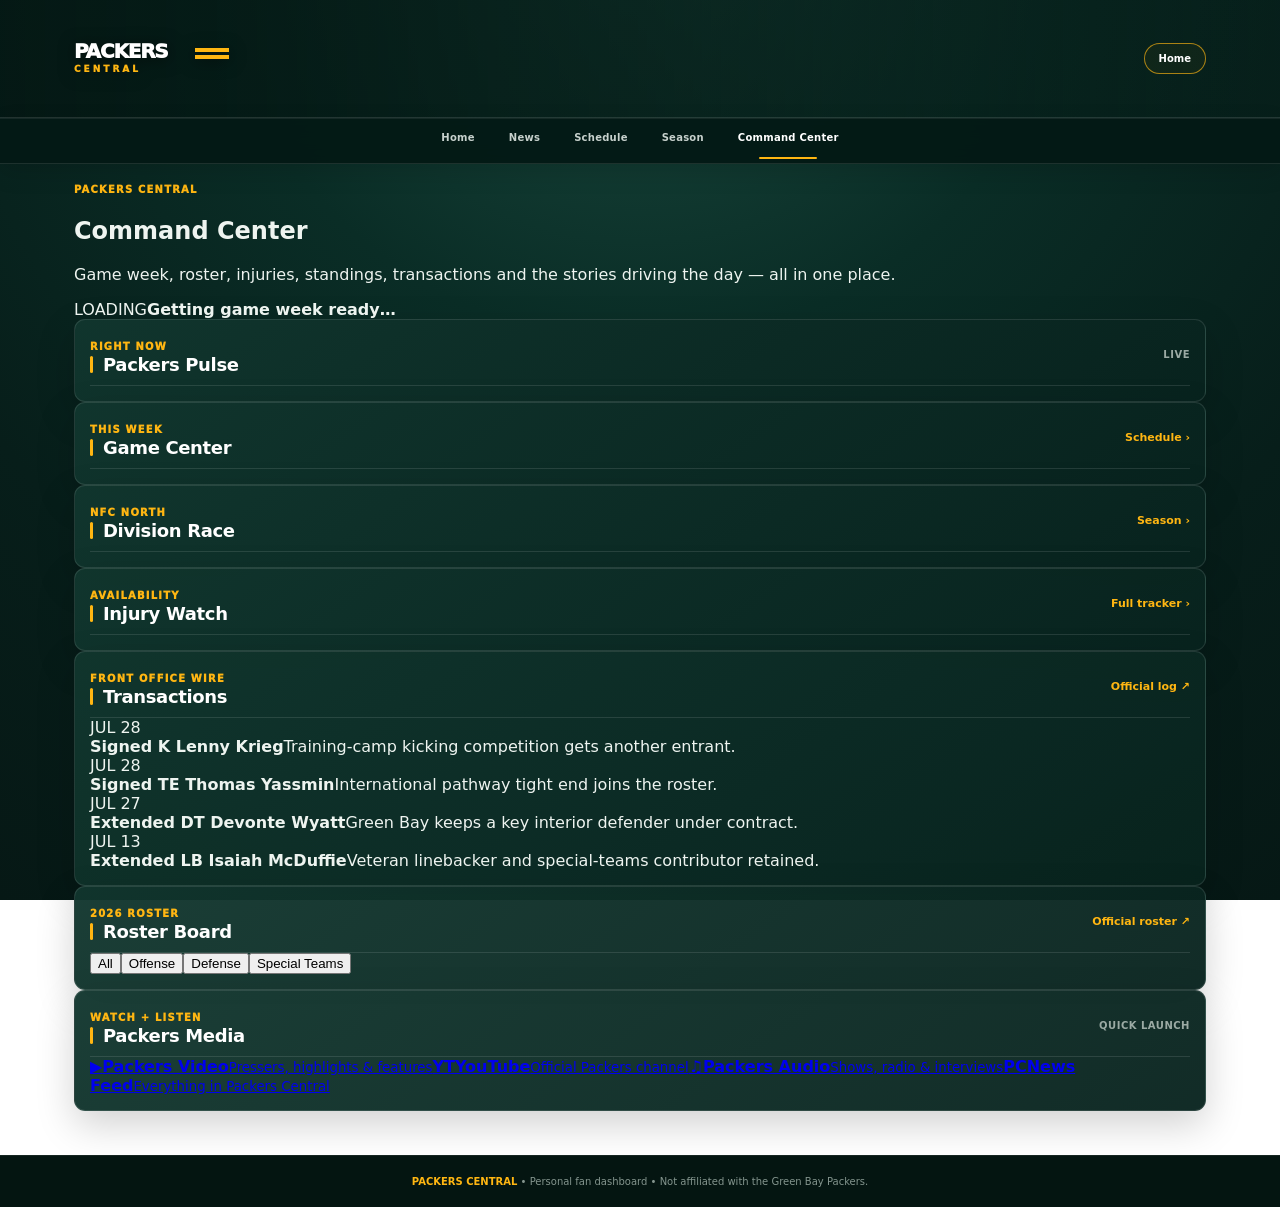
==== hub.html @ f000d285 "Add Packers command center" ====
<!doctype html><html lang="en"><head><meta charset="UTF-8"/><meta name="viewport" content="width=device-width,initial-scale=1.0"/><meta name="theme-color" content="#0b2f28"/><meta name="apple-mobile-web-app-capable" content="yes"/><meta name="apple-mobile-web-app-title" content="Packers Central"/><title>Command Center | Packers Central</title><link rel="manifest" href="manifest.webmanifest"/><link rel="icon" href="icon.svg" type="image/svg+xml"/><link rel="apple-touch-icon" href="icon.svg"/><link rel="stylesheet" href="styles.css?v=6"/><link rel="stylesheet" href="hub.css?v=1"/><link rel="stylesheet" href="mockup-match.css?v=5"/></head><body><header class="site-header"><div class="brand-wrap"><div class="brand-wordmark"><span class="brand-packers">PACKERS</span><span class="brand-central">CENTRAL</span></div></div><div class="header-actions"><a class="home-link" href="index.html">Home</a></div></header><nav class="nav-tabs"><a class="nav-tab" href="index.html">Home</a><a class="nav-tab" href="index.html#packers-news">News</a><a class="nav-tab" href="schedule.html">Schedule</a><a class="nav-tab" href="season.html">Season</a><a class="nav-tab active" href="hub.html">Command Center</a></nav><main><section class="command-hero"><div><span class="eyebrow">PACKERS CENTRAL</span><h1>Command Center</h1><p>Game week, roster, injuries, standings, transactions and the stories driving the day — all in one place.</p></div><div class="command-status"><span id="phaseLabel">LOADING</span><strong id="phaseTitle">Getting game week ready…</strong><small id="phaseSub"></small></div></section><section class="hub-grid top-grid"><article class="panel pulse-panel"><div class="panel-title"><div><span class="eyebrow">Right now</span><h3>Packers Pulse</h3></div><span id="pulseUpdated">Live</span></div><div id="pulseList" class="pulse-list"></div></article><article class="panel game-center"><div class="panel-title"><div><span class="eyebrow">This week</span><h3>Game Center</h3></div><a class="panel-link" href="schedule.html">Schedule ›</a></div><div id="gameCenter"></div></article></section><section class="hub-grid"><article class="panel"><div class="panel-title"><div><span class="eyebrow">NFC North</span><h3>Division Race</h3></div><a class="panel-link" href="season.html">Season ›</a></div><div id="hubStandings" class="hub-standings"></div></article><article class="panel"><div class="panel-title"><div><span class="eyebrow">Availability</span><h3>Injury Watch</h3></div><a class="panel-link" href="season.html">Full tracker ›</a></div><div id="hubInjuries"></div></article></section><section class="panel transaction-panel"><div class="panel-title"><div><span class="eyebrow">Front office wire</span><h3>Transactions</h3></div><a class="panel-link" href="https://www.packers.com/team/transactions/" target="_blank" rel="noopener">Official log ↗</a></div><div class="transaction-grid"><article><time>JUL 28</time><div><b>Signed K Lenny Krieg</b><span>Training-camp kicking competition gets another entrant.</span></div></article><article><time>JUL 28</time><div><b>Signed TE Thomas Yassmin</b><span>International pathway tight end joins the roster.</span></div></article><article><time>JUL 27</time><div><b>Extended DT Devonte Wyatt</b><span>Green Bay keeps a key interior defender under contract.</span></div></article><article><time>JUL 13</time><div><b>Extended LB Isaiah McDuffie</b><span>Veteran linebacker and special-teams contributor retained.</span></div></article></div></section><section class="panel roster-panel"><div class="panel-title"><div><span class="eyebrow">2026 roster</span><h3>Roster Board</h3></div><a class="panel-link" href="https://www.packers.com/team/players-roster/" target="_blank" rel="noopener">Official roster ↗</a></div><div class="roster-filters"><button class="roster-filter active" data-group="all">All</button><button class="roster-filter" data-group="offense">Offense</button><button class="roster-filter" data-group="defense">Defense</button><button class="roster-filter" data-group="special">Special Teams</button></div><div id="rosterBoard" class="roster-board"></div></section><section class="panel media-panel"><div class="panel-title"><div><span class="eyebrow">Watch + listen</span><h3>Packers Media</h3></div><span>Quick launch</span></div><div class="media-launchers"><a href="https://www.packers.com/video/" target="_blank" rel="noopener"><b>▶</b><span><strong>Packers Video</strong><small>Pressers, highlights &amp; features</small></span></a><a href="https://www.youtube.com/@packers" target="_blank" rel="noopener"><b>YT</b><span><strong>YouTube</strong><small>Official Packers channel</small></span></a><a href="https://www.packers.com/audio/" target="_blank" rel="noopener"><b>♫</b><span><strong>Packers Audio</strong><small>Shows, radio &amp; interviews</small></span></a><a href="index.html#packers-news"><b>PC</b><span><strong>News Feed</strong><small>Everything in Packers Central</small></span></a></div></section></main><footer><b>PACKERS CENTRAL</b><span> • Personal fan dashboard • Not affiliated with the Green Bay Packers.</span></footer><script src="hub.js?v=1"></script></body></html>
---- styles.css ----
:root{--green:#0b2f28;--green2:#123d34;--deep:#061d19;--deep2:#0a2721;--gold:#ffb612;--gold2:#d99a00;--cream:#f5f2e9;--ink:#eef4f0;--muted:#9baaa4;--line:rgba(255,255,255,.11);--soft:rgba(255,255,255,.055);--white:#fff;--danger:#ef6b6b;--success:#52c78b}*{box-sizing:border-box}html{scroll-behavior:smooth}body{margin:0;background:radial-gradient(circle at 50% -10%,#1b4b40 0,#0a2d26 27rem,#071e1a 52rem,#061815 100%);background-attachment:fixed;color:var(--ink);font-family:Inter,ui-sans-serif,system-ui,-apple-system,BlinkMacSystemFont,"Segoe UI",sans-serif;min-height:100vh}a,button{-webkit-tap-highlight-color:transparent}.site-header{max-width:1180px;margin:auto;padding:20px 24px 16px;color:white;display:flex;align-items:center;justify-content:space-between}.brand-wrap{display:flex;align-items:center}.brand-wordmark{position:relative;display:flex;flex-direction:column;line-height:.82;padding:4px 52px 5px 0;min-width:190px}.brand-wordmark::after{content:"";position:absolute;right:0;top:12px;width:43px;height:5px;background:var(--gold);box-shadow:0 9px 0 var(--gold)}.brand-packers{font-size:27px;font-weight:1000;letter-spacing:-1.2px;color:#fff}.brand-central{font-size:12px;font-weight:1000;letter-spacing:4.2px;color:var(--gold);margin-top:6px}.brand-tagline{margin-left:18px;padding-left:18px;border-left:1px solid rgba(255,255,255,.18);font-size:10px;line-height:1.35;text-transform:uppercase;letter-spacing:1.5px;color:#b9c8c2}.header-actions{display:flex;gap:12px;align-items:center;font-size:12px;color:#b8c6c1}.header-actions button,.home-link{border:1px solid rgba(255,182,18,.65);border-radius:999px;padding:9px 14px;background:rgba(255,182,18,.04);color:white;font-weight:850;text-decoration:none;transition:.18s ease}.header-actions button:hover,.home-link:hover{background:var(--gold);color:#071e1a}.nav-tabs{position:sticky;top:0;z-index:20;background:rgba(5,24,20,.92);backdrop-filter:blur(14px);display:flex;justify-content:center;gap:4px;border-top:1px solid rgba(255,255,255,.07);border-bottom:1px solid rgba(255,255,255,.1);padding:0 16px;box-shadow:0 8px 25px rgba(0,0,0,.13)}.nav-tab{position:relative;border:0;background:none;color:#c7d1cd;padding:15px 17px;font-weight:850;text-transform:uppercase;cursor:pointer;text-decoration:none;font-size:11px;letter-spacing:.25px}.nav-tab::after{content:"";position:absolute;left:22%;right:22%;bottom:5px;height:3px;border-radius:4px;background:transparent}.nav-tab:hover{color:white}.nav-tab.active{color:white}.nav-tab.active::after{background:var(--gold)}main{max-width:1180px;margin:auto;padding:20px 24px 44px}.card,.panel{background:linear-gradient(145deg,rgba(17,54,46,.96),rgba(8,35,30,.96));border:1px solid var(--line);border-radius:14px;box-shadow:0 14px 38px rgba(0,0,0,.18);overflow:hidden}.panel{padding:18px}.panel-title{display:flex;align-items:center;justify-content:space-between;gap:14px;border-bottom:1px solid var(--line);padding-bottom:12px}.panel-title>div{min-width:0}.panel h3,.schedule-section-heading h3{position:relative;color:#fff;margin:0;font-size:20px;letter-spacing:-.35px;padding-left:13px}.panel h3::before,.schedule-section-heading h3::before{content:"";position:absolute;left:0;top:2px;bottom:2px;width:3px;border-radius:3px;background:var(--gold)}.panel-title>span,.schedule-section-heading>span{font-size:10px;font-weight:800;color:var(--muted);text-transform:uppercase;letter-spacing:.5px}.panel-title small{font-size:11px;color:var(--muted)}.panel-link{font-size:11px;font-weight:900;color:var(--gold);text-decoration:none;white-space:nowrap}.eyebrow{display:inline-block;color:var(--gold);font-size:10px;font-weight:1000;letter-spacing:1.2px;text-transform:uppercase;padding:0;border:0}.game-of-week{margin:0 0 16px;border-color:rgba(255,182,18,.26);background:linear-gradient(130deg,rgba(19,63,53,.98),rgba(8,34,29,.98))}.game-of-week .next-game{margin-bottom:0}.next-game{margin:15px 0;display:flex;justify-content:space-between;align-items:center;gap:18px;background:linear-gradient(120deg,#071d19,#103d32);border:1px solid rgba(255,255,255,.08);color:white;border-radius:10px;padding:21px}.game-label{color:var(--gold);font-size:9px;font-weight:1000;letter-spacing:1px}.next-game h4{font-size:21px;margin:6px 0}.next-game p{margin:0;color:#b8c7c1;font-size:12px}.venue-line{margin-top:6px!important;font-size:11px!important}.network-badge{background:var(--gold);color:#081e19;font-weight:1000;padding:11px 14px;border-radius:8px;min-width:58px;max-width:140px;text-align:center;font-size:12px}.hero{min-height:385px;display:grid;grid-template-columns:1.06fr .94fr;overflow:hidden;background:linear-gradient(120deg,#061915,#0d3028);color:white}.hero-copy{padding:48px 42px;display:flex;flex-direction:column;justify-content:center;align-items:flex-start}.hero h2{font-size:44px;line-height:1.02;margin:13px 0 14px;letter-spacing:-1.5px}.hero p{font-size:15px;line-height:1.55;color:#c7d2ce;max-width:570px}.meta{display:flex;align-items:center;gap:8px;font-size:10px;font-weight:800;color:#94a49e;text-transform:uppercase;letter-spacing:.4px}.source-dot{width:26px;height:26px;border:1px solid rgba(255,182,18,.6);border-radius:7px;display:inline-grid;place-items:center;background:rgba(255,182,18,.08);color:var(--gold);font-weight:1000}.gold-button,.schedule-cta{border:0;background:var(--gold);color:#081e19;text-decoration:none;font-weight:1000;border-radius:8px;padding:12px 16px;transition:.18s ease}.gold-button{margin-top:23px}.gold-button:hover,.schedule-cta:hover{transform:translateY(-1px);background:#ffc330}.hero-art{position:relative;min-height:340px;background:radial-gradient(circle at 75% 45%,rgba(255,182,18,.18),transparent 25%),linear-gradient(145deg,#153f35,#061b17);overflow:hidden}.hero-art::before{content:"";position:absolute;inset:0;background:repeating-linear-gradient(90deg,transparent 0 66px,rgba(255,255,255,.035) 67px 68px),linear-gradient(160deg,transparent 48%,rgba(255,255,255,.05) 49% 50%,transparent 51%)}.hero-art::after{content:"GREEN BAY";position:absolute;right:-10px;bottom:22px;font-size:62px;font-weight:1000;letter-spacing:-4px;color:rgba(255,255,255,.07);transform:rotate(-4deg)}.field-lines{position:absolute;left:10%;right:10%;top:50%;height:110px;border:1px solid rgba(255,255,255,.08);transform:perspective(320px) rotateX(55deg);background:repeating-linear-gradient(90deg,transparent 0 58px,rgba(255,255,255,.05) 59px 60px)}.helmet{position:absolute;right:13%;top:20%;width:180px;height:180px;border-radius:50%;border:2px solid rgba(255,182,18,.7);display:grid;place-items:center;color:var(--gold);font-size:0;background:rgba(0,0,0,.1);box-shadow:0 0 0 18px rgba(255,182,18,.025),0 25px 40px rgba(0,0,0,.22)}.helmet::before{content:"2026";font-size:38px;font-weight:1000;letter-spacing:-1px}.helmet::after{content:"SEASON";position:absolute;margin-top:56px;font-size:9px;font-weight:900;letter-spacing:2px;color:#fff}.dashboard-grid{display:grid;grid-template-columns:1.08fr .92fr;gap:16px;margin-top:16px}.left-column,.right-column{display:flex;flex-direction:column;gap:16px}.story,.compact-story{display:grid;align-items:center;border-bottom:1px solid var(--line)}.story{grid-template-columns:112px 1fr 20px;gap:15px;padding:13px 0}.story-link{color:inherit;text-decoration:none;transition:.15s ease}.story-link:hover{background:rgba(255,255,255,.025)}.thumb{height:76px;border-radius:8px;background:linear-gradient(135deg,#1b5648,#0d3029);border:1px solid rgba(255,255,255,.08);display:grid;place-items:center;color:var(--gold);font-weight:1000;font-size:20px}.story h4,.compact-story h4{margin:0 0 7px;font-size:14px;line-height:1.3;color:#eef4f0}.story .details,.compact-story .details{font-size:9px;text-transform:uppercase;color:var(--muted);font-weight:850}.external{font-size:14px;color:var(--gold)}.compact-story{grid-template-columns:44px 1fr auto;gap:11px;padding:11px 0}.source-icon{height:38px;border-radius:8px;background:#0d3029;border:1px solid rgba(255,182,18,.18);color:var(--gold);display:grid;place-items:center;font-weight:1000;font-size:10px}.compact-story time{font-size:9px;color:var(--muted)}.empty-state{color:var(--muted);font-size:12px;padding:14px 2px;margin:0}.sources{background:linear-gradient(145deg,#0f3d33,#071f1a)}.sources h3{color:white}.source-grid{display:grid;grid-template-columns:repeat(5,1fr);gap:9px;margin-top:16px}.source-grid span{text-align:center;font-size:8px;line-height:1.25;color:#b4c2bc}.source-grid b{height:38px;display:grid;place-items:center;margin-bottom:7px;border-radius:8px;background:#123f35;border:1px solid rgba(255,255,255,.07);color:var(--gold);font-size:10px}.sources p{border:1px solid rgba(255,255,255,.09);background:rgba(0,0,0,.1);padding:10px;border-radius:8px;font-size:10px;color:#adbbb6}.schedule-panel{margin-top:16px}.game-of-week.schedule-panel{margin-top:0}.schedule-cta{display:block;text-align:center;margin-top:14px}.schedule-hero,.season-hero{position:relative;padding:36px;background:linear-gradient(120deg,#061915,#123d32);color:white}.schedule-hero::after,.season-hero::after{content:"";position:absolute;right:-40px;top:-55px;width:230px;height:230px;border:1px solid rgba(255,182,18,.14);border-radius:50%;box-shadow:0 0 0 28px rgba(255,182,18,.025),0 0 0 58px rgba(255,182,18,.018)}.schedule-hero h2{font-size:40px;margin:13px 0 8px;letter-spacing:-1px}.schedule-hero p{margin:0;color:#bdcac5;max-width:700px;line-height:1.5}.schedule-page-panel{margin-top:16px}.schedule-page-next{margin-bottom:0}.schedule-section-heading{display:flex;justify-content:space-between;align-items:center;border-bottom:1px solid var(--line);padding-bottom:12px;margin-bottom:10px}.full-schedule-list{display:grid;grid-template-columns:repeat(2,1fr);gap:9px}.full-game-card{display:grid;grid-template-columns:64px 1fr;gap:12px;align-items:center;border:1px solid var(--line);border-radius:10px;padding:12px;background:rgba(255,255,255,.035)}.full-game-card.home-game{background:linear-gradient(135deg,rgba(27,86,72,.28),rgba(255,255,255,.025));border-color:rgba(82,199,139,.22)}.full-game-card.away-game{background:linear-gradient(135deg,rgba(255,182,18,.10),rgba(255,255,255,.025));border-color:rgba(255,182,18,.19)}.full-game-card.bye{background:rgba(255,255,255,.025)}.game-title-row{display:flex;align-items:center;gap:8px;justify-content:space-between}.prime-badge{display:inline-flex!important;align-items:center;gap:4px;background:rgba(255,182,18,.12);border:1px solid rgba(255,182,18,.25);color:var(--gold)!important;border-radius:999px;padding:4px 7px;font-size:8px!important;font-weight:1000!important;letter-spacing:.4px;white-space:nowrap}.week-chip{background:#0a2b24;color:var(--gold);border:1px solid rgba(255,182,18,.18);border-radius:8px;padding:11px 7px;text-align:center;font-weight:1000;font-size:10px}.full-game-card b,.full-game-card span,.full-game-card small{display:block}.full-game-card b{color:#fff;margin-bottom:4px;font-size:13px}.full-game-card span{font-size:11px;font-weight:750;color:#cad4d0}.full-game-card small{font-size:9px;color:var(--muted);margin-top:3px}footer{background:#041511;border-top:1px solid rgba(255,255,255,.07);color:#84958e;text-align:center;padding:20px;font-size:10px}.mini-g{display:none}footer b{color:var(--gold)}@media(max-width:760px){body{background:linear-gradient(180deg,#0b3028,#061b17)}.site-header{padding:14px 15px;align-items:center}.brand-wordmark{min-width:145px;padding-right:39px}.brand-wordmark::after{width:31px;height:4px;top:9px;box-shadow:0 7px 0 var(--gold)}.brand-packers{font-size:20px}.brand-central{font-size:9px;letter-spacing:3.2px;margin-top:5px}.brand-tagline{display:none}.header-actions #today{display:none}.header-actions button,.home-link{padding:7px 10px;font-size:10px}.nav-tabs{justify-content:flex-start;overflow-x:auto;gap:0;padding:0 5px;scrollbar-width:none}.nav-tabs::-webkit-scrollbar{display:none}.nav-tab{white-space:nowrap;padding:13px 12px;font-size:9px}.nav-tab::after{bottom:4px}.nav-tab[data-target="official"],.nav-tab[data-target="nfl"]{display:none}main{padding:12px}.card,.panel{border-radius:12px}.panel{padding:14px}.panel h3,.schedule-section-heading h3{font-size:17px}.hero{grid-template-columns:1fr;min-height:0}.hero-copy{padding:28px 22px}.hero h2{font-size:32px;letter-spacing:-1px}.hero p{font-size:13px}.hero-art{min-height:180px}.hero-art::after{font-size:42px;bottom:14px}.helmet{width:120px;height:120px;right:12%;top:17%}.helmet::before{font-size:27px}.helmet::after{margin-top:42px;font-size:7px}.dashboard-grid{grid-template-columns:1fr}.story{grid-template-columns:82px 1fr 14px;gap:9px}.thumb{height:62px;font-size:16px}.source-grid{grid-template-columns:repeat(5,minmax(52px,1fr));overflow-x:auto}.next-game{padding:17px}.next-game h4{font-size:17px}.network-badge{padding:9px 10px}.schedule-hero,.season-hero{padding:25px 20px}.schedule-hero h2{font-size:29px}.full-schedule-list{grid-template-columns:1fr}.game-title-row{align-items:flex-start}.prime-badge{font-size:7px!important;padding:3px 5px}footer{padding:16px 12px}}
---- mockup-match.css ----
/* Mockup-match visual pass */
.site-header{position:relative;max-width:none!important;min-height:118px;padding:26px max(24px,calc((100vw - 1180px)/2 + 24px))!important;background:linear-gradient(90deg,rgba(4,24,20,.94),rgba(4,24,20,.7) 48%,rgba(4,24,20,.42)),url('https://upload.wikimedia.org/wikipedia/commons/thumb/e/e3/Lambeau_Field.jpg/1280px-Lambeau_Field.jpg') center 44%/cover no-repeat!important;border-bottom:1px solid rgba(255,255,255,.12)}.site-header .brand-wordmark{filter:drop-shadow(0 2px 8px rgba(0,0,0,.55))}.brand-wordmark{min-width:155px;padding-right:42px}.brand-packers{font-size:20px}.brand-central{font-size:9px;letter-spacing:3px}.brand-wordmark::after{width:34px;height:4px;top:9px;box-shadow:0 7px 0 var(--gold)}.brand-tagline{display:none}.header-actions{font-size:10px}.nav-tabs{position:sticky;top:0;min-height:46px;background:rgba(4,25,21,.96)}.nav-tab{padding:13px 15px;font-size:10px;text-transform:none;font-weight:750}.nav-tab::after{left:28%;right:28%;bottom:4px;height:2px}
main{padding-top:14px}.game-of-week{display:none}.hero{position:relative;display:block;min-height:420px;border-radius:13px;background:#071c18}.hero-copy{position:relative;z-index:3;min-height:420px;width:60%;padding:64px 38px;justify-content:flex-end;background:linear-gradient(90deg,rgba(4,18,15,.94) 0%,rgba(4,18,15,.72) 65%,transparent 100%)}.hero h2{font-size:48px;max-width:680px}.hero p{max-width:560px}.hero-art{position:absolute;inset:0;min-height:0;background-position:center;background-size:cover}.hero-art::before{background:linear-gradient(90deg,rgba(4,18,15,.4),transparent 60%),linear-gradient(0deg,rgba(4,18,15,.45),transparent 55%)}.hero-art::after,.field-lines,.helmet{display:none}.gold-button{border-radius:999px;padding:12px 20px}.dashboard-grid{grid-template-columns:1.35fr .65fr;align-items:start}.panel{padding:15px;border-radius:11px}.panel-title{padding-bottom:10px}.panel h3{font-size:18px}.story{grid-template-columns:145px 1fr 18px;padding:10px 0}.thumb{height:92px}.story h4{font-size:15px}.compact-story{padding:9px 0}.schedule-panel:not(.game-of-week){display:inline-block;width:calc(50% - 10px);vertical-align:top;margin-right:6px}.schedule-cta{border-radius:999px;font-size:11px}.right-column .panel{box-shadow:none}.photo-credit{display:block;margin-top:6px;font-size:8px;color:#6f8179}.photo-credit a{color:#8fa49b}
@media(max-width:760px){.site-header{min-height:92px!important;padding:18px 14px!important;background-position:center 42%!important}.header-actions{display:none}.brand-wordmark{min-width:128px}.brand-packers{font-size:18px}.nav-tabs{min-height:43px}.nav-tab{padding:12px 11px;font-size:9px}.hero{min-height:340px}.hero-copy{min-height:340px;width:100%;padding:120px 20px 22px;background:linear-gradient(0deg,rgba(4,18,15,.97) 0%,rgba(4,18,15,.76) 49%,rgba(4,18,15,.08) 82%)}.hero h2{font-size:31px;margin:8px 0}.hero p{font-size:11px;margin:4px 0 8px}.gold-button{margin-top:10px}.dashboard-grid{grid-template-columns:1fr}.story{grid-template-columns:94px 1fr 12px;gap:9px}.thumb{height:64px}.story h4{font-size:12px}.right-column{display:grid;grid-template-columns:1fr;gap:8px}.schedule-panel:not(.game-of-week){display:block;width:100%;margin-right:0}.panel{padding:11px}.panel h3{font-size:15px}.compact-story{padding:8px 0}}
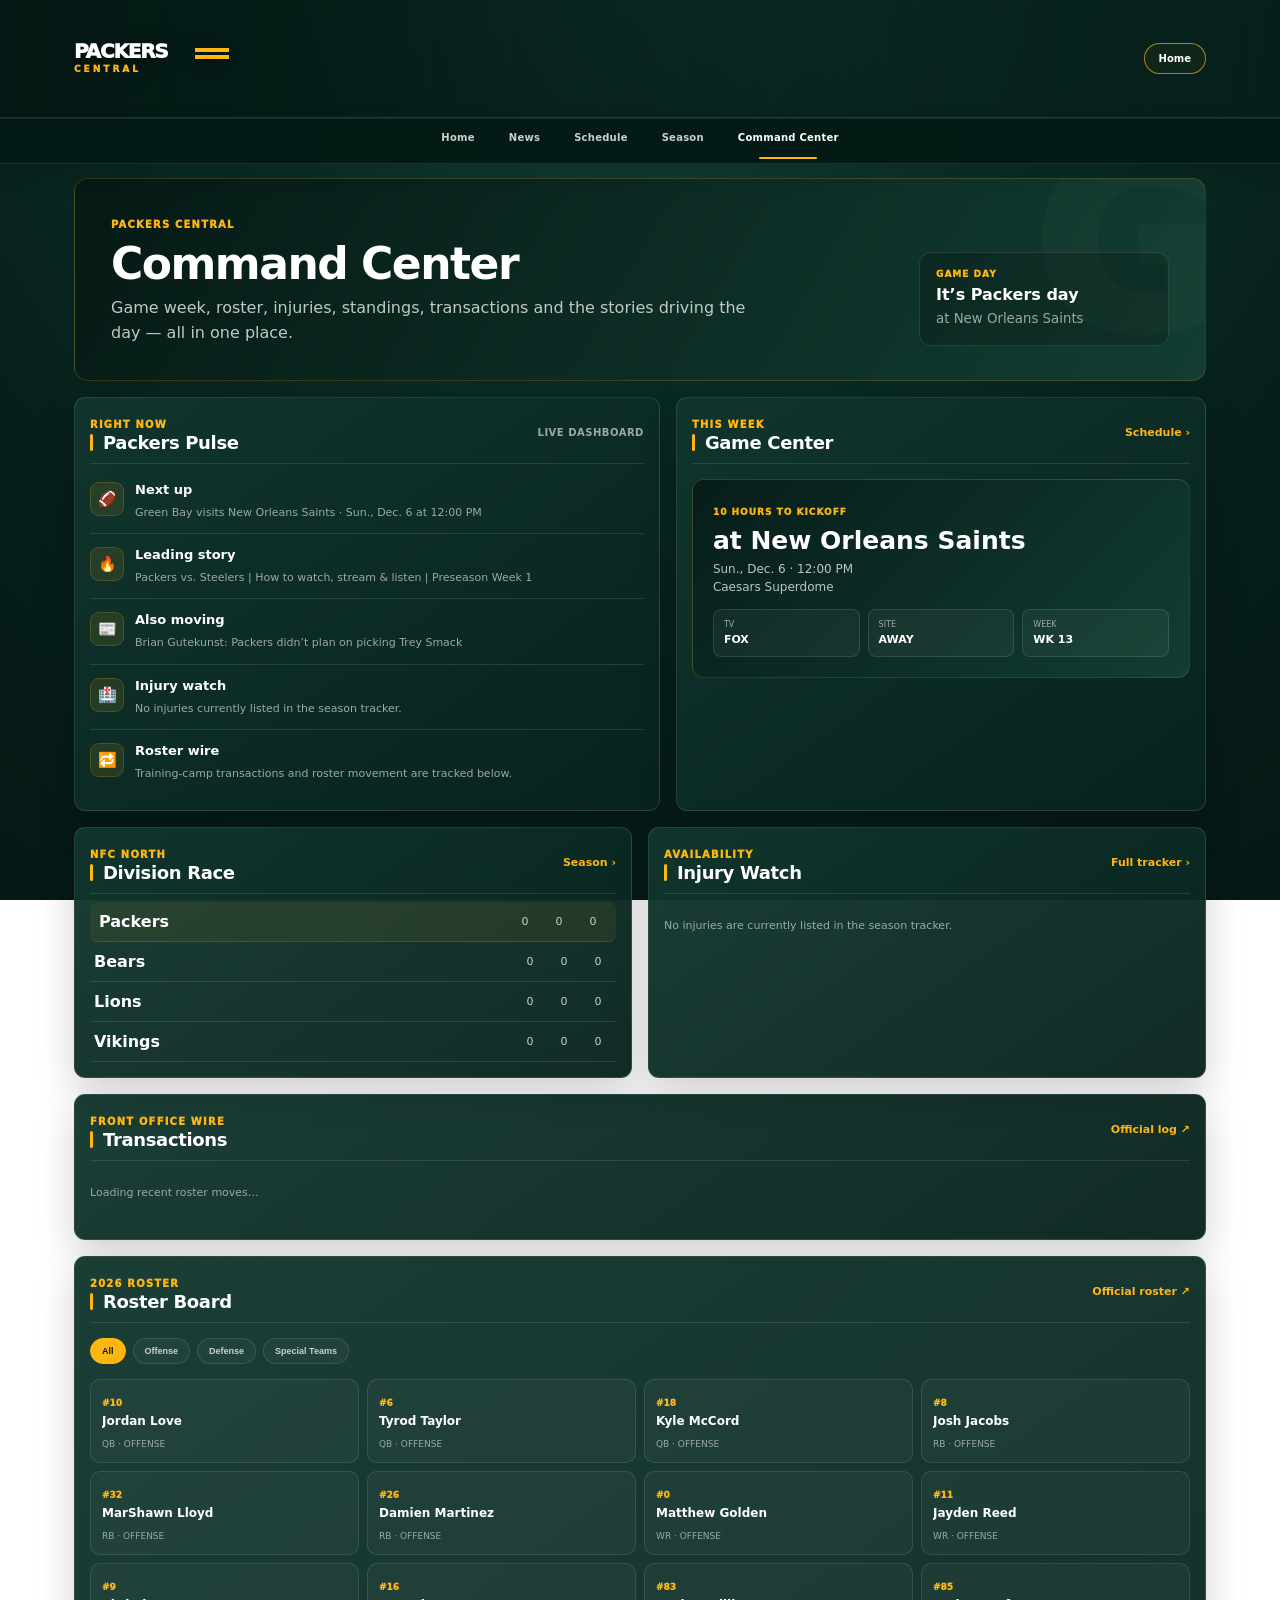
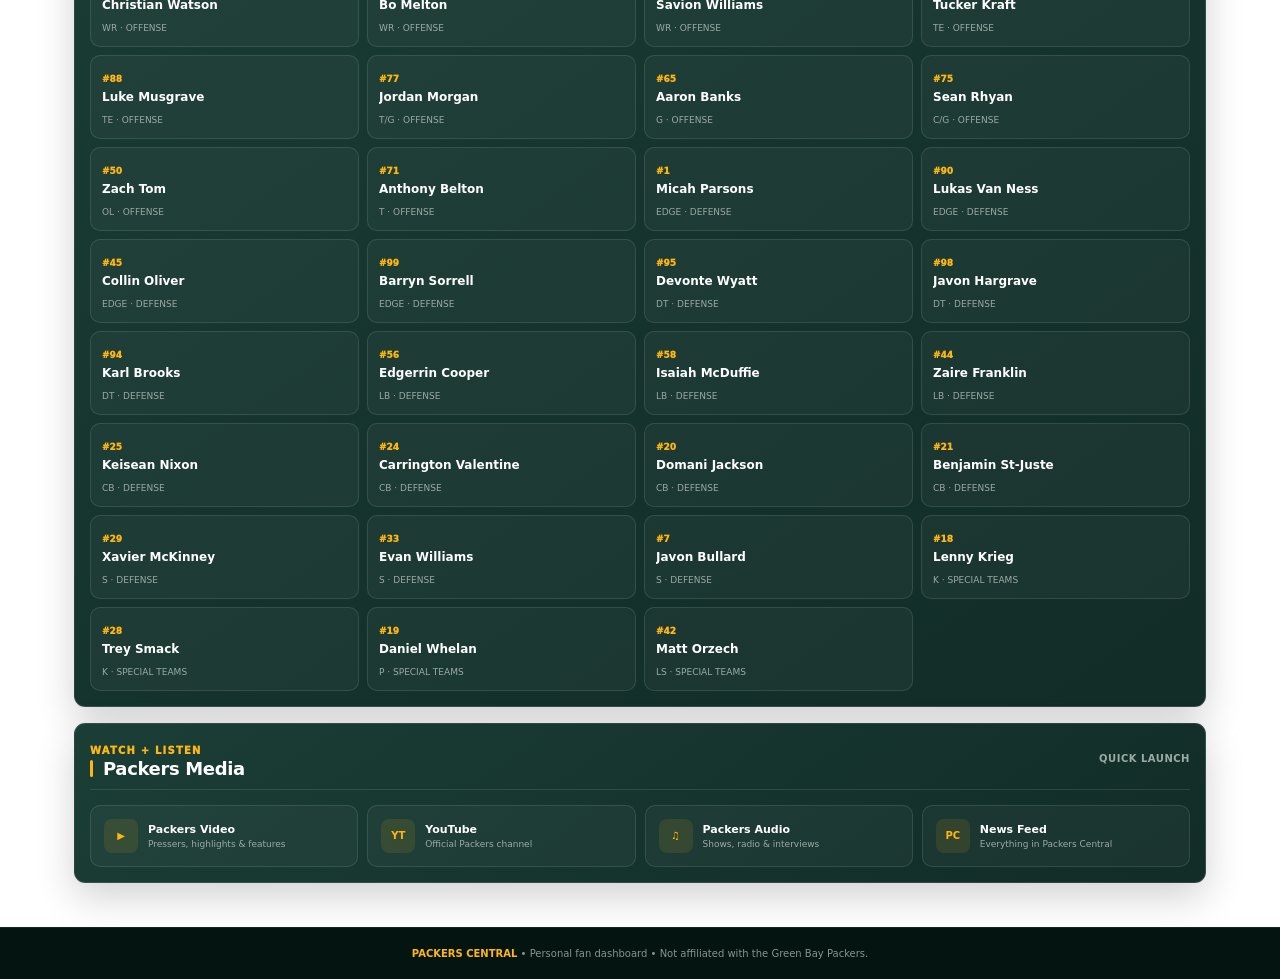
==== commit 52ef29f7: "Make Command Center transactions feed dynamic" ====
--- a/hub.html
+++ b/hub.html
@@ -1 +1 @@
-<!doctype html><html lang="en"><head><meta charset="UTF-8"/><meta name="viewport" content="width=device-width,initial-scale=1.0"/><meta name="theme-color" content="#0b2f28"/><meta name="apple-mobile-web-app-capable" content="yes"/><meta name="apple-mobile-web-app-title" content="Packers Central"/><title>Command Center | Packers Central</title><link rel="manifest" href="manifest.webmanifest"/><link rel="icon" href="icon.svg" type="image/svg+xml"/><link rel="apple-touch-icon" href="icon.svg"/><link rel="stylesheet" href="styles.css?v=6"/><link rel="stylesheet" href="hub.css?v=1"/><link rel="stylesheet" href="mockup-match.css?v=5"/></head><body><header class="site-header"><div class="brand-wrap"><div class="brand-wordmark"><span class="brand-packers">PACKERS</span><span class="brand-central">CENTRAL</span></div></div><div class="header-actions"><a class="home-link" href="index.html">Home</a></div></header><nav class="nav-tabs"><a class="nav-tab" href="index.html">Home</a><a class="nav-tab" href="index.html#packers-news">News</a><a class="nav-tab" href="schedule.html">Schedule</a><a class="nav-tab" href="season.html">Season</a><a class="nav-tab active" href="hub.html">Command Center</a></nav><main><section class="command-hero"><div><span class="eyebrow">PACKERS CENTRAL</span><h1>Command Center</h1><p>Game week, roster, injuries, standings, transactions and the stories driving the day — all in one place.</p></div><div class="command-status"><span id="phaseLabel">LOADING</span><strong id="phaseTitle">Getting game week ready…</strong><small id="phaseSub"></small></div></section><section class="hub-grid top-grid"><article class="panel pulse-panel"><div class="panel-title"><div><span class="eyebrow">Right now</span><h3>Packers Pulse</h3></div><span id="pulseUpdated">Live</span></div><div id="pulseList" class="pulse-list"></div></article><article class="panel game-center"><div class="panel-title"><div><span class="eyebrow">This week</span><h3>Game Center</h3></div><a class="panel-link" href="schedule.html">Schedule ›</a></div><div id="gameCenter"></div></article></section><section class="hub-grid"><article class="panel"><div class="panel-title"><div><span class="eyebrow">NFC North</span><h3>Division Race</h3></div><a class="panel-link" href="season.html">Season ›</a></div><div id="hubStandings" class="hub-standings"></div></article><article class="panel"><div class="panel-title"><div><span class="eyebrow">Availability</span><h3>Injury Watch</h3></div><a class="panel-link" href="season.html">Full tracker ›</a></div><div id="hubInjuries"></div></article></section><section class="panel transaction-panel"><div class="panel-title"><div><span class="eyebrow">Front office wire</span><h3>Transactions</h3></div><a class="panel-link" href="https://www.packers.com/team/transactions/" target="_blank" rel="noopener">Official log ↗</a></div><div class="transaction-grid"><article><time>JUL 28</time><div><b>Signed K Lenny Krieg</b><span>Training-camp kicking competition gets another entrant.</span></div></article><article><time>JUL 28</time><div><b>Signed TE Thomas Yassmin</b><span>International pathway tight end joins the roster.</span></div></article><article><time>JUL 27</time><div><b>Extended DT Devonte Wyatt</b><span>Green Bay keeps a key interior defender under contract.</span></div></article><article><time>JUL 13</time><div><b>Extended LB Isaiah McDuffie</b><span>Veteran linebacker and special-teams contributor retained.</span></div></article></div></section><section class="panel roster-panel"><div class="panel-title"><div><span class="eyebrow">2026 roster</span><h3>Roster Board</h3></div><a class="panel-link" href="https://www.packers.com/team/players-roster/" target="_blank" rel="noopener">Official roster ↗</a></div><div class="roster-filters"><button class="roster-filter active" data-group="all">All</button><button class="roster-filter" data-group="offense">Offense</button><button class="roster-filter" data-group="defense">Defense</button><button class="roster-filter" data-group="special">Special Teams</button></div><div id="rosterBoard" class="roster-board"></div></section><section class="panel media-panel"><div class="panel-title"><div><span class="eyebrow">Watch + listen</span><h3>Packers Media</h3></div><span>Quick launch</span></div><div class="media-launchers"><a href="https://www.packers.com/video/" target="_blank" rel="noopener"><b>▶</b><span><strong>Packers Video</strong><small>Pressers, highlights &amp; features</small></span></a><a href="https://www.youtube.com/@packers" target="_blank" rel="noopener"><b>YT</b><span><strong>YouTube</strong><small>Official Packers channel</small></span></a><a href="https://www.packers.com/audio/" target="_blank" rel="noopener"><b>♫</b><span><strong>Packers Audio</strong><small>Shows, radio &amp; interviews</small></span></a><a href="index.html#packers-news"><b>PC</b><span><strong>News Feed</strong><small>Everything in Packers Central</small></span></a></div></section></main><footer><b>PACKERS CENTRAL</b><span> • Personal fan dashboard • Not affiliated with the Green Bay Packers.</span></footer><script src="hub.js?v=1"></script></body></html>+<!doctype html><html lang="en"><head><meta charset="UTF-8"/><meta name="viewport" content="width=device-width,initial-scale=1.0"/><meta name="theme-color" content="#0b2f28"/><meta name="apple-mobile-web-app-capable" content="yes"/><meta name="apple-mobile-web-app-title" content="Packers Central"/><title>Command Center | Packers Central</title><link rel="manifest" href="manifest.webmanifest"/><link rel="icon" href="icon.svg" type="image/svg+xml"/><link rel="apple-touch-icon" href="icon.svg"/><link rel="stylesheet" href="styles.css?v=6"/><link rel="stylesheet" href="hub.css?v=2"/><link rel="stylesheet" href="mockup-match.css?v=5"/></head><body><header class="site-header"><div class="brand-wrap"><div class="brand-wordmark"><span class="brand-packers">PACKERS</span><span class="brand-central">CENTRAL</span></div></div><div class="header-actions"><a class="home-link" href="index.html">Home</a></div></header><nav class="nav-tabs"><a class="nav-tab" href="index.html">Home</a><a class="nav-tab" href="index.html#packers-news">News</a><a class="nav-tab" href="schedule.html">Schedule</a><a class="nav-tab" href="season.html">Season</a><a class="nav-tab active" href="hub.html">Command Center</a></nav><main><section class="command-hero"><div><span class="eyebrow">PACKERS CENTRAL</span><h1>Command Center</h1><p>Game week, roster, injuries, standings, transactions and the stories driving the day — all in one place.</p></div><div class="command-status"><span id="phaseLabel">LOADING</span><strong id="phaseTitle">Getting game week ready…</strong><small id="phaseSub"></small></div></section><section class="hub-grid top-grid"><article class="panel pulse-panel"><div class="panel-title"><div><span class="eyebrow">Right now</span><h3>Packers Pulse</h3></div><span id="pulseUpdated">Live</span></div><div id="pulseList" class="pulse-list"></div></article><article class="panel game-center"><div class="panel-title"><div><span class="eyebrow">This week</span><h3>Game Center</h3></div><a class="panel-link" href="schedule.html">Schedule ›</a></div><div id="gameCenter"></div></article></section><section class="hub-grid"><article class="panel"><div class="panel-title"><div><span class="eyebrow">NFC North</span><h3>Division Race</h3></div><a class="panel-link" href="season.html">Season ›</a></div><div id="hubStandings" class="hub-standings"></div></article><article class="panel"><div class="panel-title"><div><span class="eyebrow">Availability</span><h3>Injury Watch</h3></div><a class="panel-link" href="season.html">Full tracker ›</a></div><div id="hubInjuries"></div></article></section><section class="panel transaction-panel"><div class="panel-title"><div><span class="eyebrow">Front office wire</span><h3>Transactions</h3></div><a class="panel-link" href="https://www.packers.com/team/transactions/" target="_blank" rel="noopener">Official log ↗</a></div><div id="transactionGrid" class="transaction-grid"><p class="empty-hub">Loading recent roster moves…</p></div></section><section class="panel roster-panel"><div class="panel-title"><div><span class="eyebrow">2026 roster</span><h3>Roster Board</h3></div><a class="panel-link" href="https://www.packers.com/team/players-roster/" target="_blank" rel="noopener">Official roster ↗</a></div><div class="roster-filters"><button class="roster-filter active" data-group="all">All</button><button class="roster-filter" data-group="offense">Offense</button><button class="roster-filter" data-group="defense">Defense</button><button class="roster-filter" data-group="special">Special Teams</button></div><div id="rosterBoard" class="roster-board"></div></section><section class="panel media-panel"><div class="panel-title"><div><span class="eyebrow">Watch + listen</span><h3>Packers Media</h3></div><span>Quick launch</span></div><div class="media-launchers"><a href="https://www.packers.com/video/" target="_blank" rel="noopener"><b>▶</b><span><strong>Packers Video</strong><small>Pressers, highlights &amp; features</small></span></a><a href="https://www.youtube.com/@packers" target="_blank" rel="noopener"><b>YT</b><span><strong>YouTube</strong><small>Official Packers channel</small></span></a><a href="https://www.packers.com/audio/" target="_blank" rel="noopener"><b>♫</b><span><strong>Packers Audio</strong><small>Shows, radio &amp; interviews</small></span></a><a href="index.html#packers-news"><b>PC</b><span><strong>News Feed</strong><small>Everything in Packers Central</small></span></a></div></section></main><footer><b>PACKERS CENTRAL</b><span> • Personal fan dashboard • Not affiliated with the Green Bay Packers.</span></footer><script src="hub.js?v=2"></script></body></html>
--- a/hub.css
+++ b/hub.css
@@ -0,0 +1 @@
+.command-hero{margin-bottom:16px;padding:34px 36px;border:1px solid rgba(255,182,18,.2);border-radius:14px;background:linear-gradient(120deg,#061915,#123d32);display:flex;justify-content:space-between;gap:24px;align-items:flex-end;overflow:hidden;position:relative}.command-hero:after{content:"G";position:absolute;right:-22px;top:-70px;font-size:240px;font-weight:1000;color:rgba(255,255,255,.025)}.command-hero h1{font-size:44px;line-height:1;margin:10px 0;color:#fff;letter-spacing:-1.5px}.command-hero p{margin:0;max-width:650px;color:#bdcac5;line-height:1.55}.command-status{position:relative;z-index:1;min-width:250px;background:rgba(0,0,0,.18);border:1px solid rgba(255,255,255,.1);border-radius:12px;padding:16px}.command-status span,.command-status small{display:block}.command-status span{color:var(--gold);font-size:9px;font-weight:1000;letter-spacing:1px}.command-status strong{display:block;color:#fff;font-size:16px;margin:6px 0}.command-status small{color:var(--muted);line-height:1.4}.hub-grid{display:grid;grid-template-columns:1fr 1fr;gap:16px;margin-top:16px}.top-grid{grid-template-columns:1.05fr .95fr}.pulse-list{padding-top:5px}.pulse-item{display:grid;grid-template-columns:34px 1fr;gap:11px;padding:13px 0;border-bottom:1px solid var(--line)}.pulse-item:last-child{border-bottom:0}.pulse-icon{height:34px;border-radius:9px;display:grid;place-items:center;background:rgba(255,182,18,.1);border:1px solid rgba(255,182,18,.18);font-size:15px}.pulse-item b{display:block;color:#fff;font-size:13px;margin-bottom:4px}.pulse-item span{font-size:11px;color:var(--muted);line-height:1.4}.game-center-card{margin-top:15px;border-radius:12px;border:1px solid rgba(255,182,18,.18);background:linear-gradient(135deg,#071d19,#123d32);padding:20px}.game-center-label{font-size:9px;color:var(--gold);font-weight:1000;letter-spacing:1px}.game-center-card h4{font-size:25px;margin:7px 0;color:white}.game-center-card p{margin:4px 0;color:#b8c7c1;font-size:12px}.game-center-meta{display:grid;grid-template-columns:repeat(3,1fr);gap:8px;margin-top:15px}.game-center-meta div{background:rgba(255,255,255,.045);border:1px solid var(--line);border-radius:8px;padding:10px}.game-center-meta small,.game-center-meta b{display:block}.game-center-meta small{font-size:8px;color:var(--muted);text-transform:uppercase}.game-center-meta b{margin-top:4px;color:#fff;font-size:11px}.hub-standings{padding-top:8px}.hub-standing{display:grid;grid-template-columns:1fr 28px 28px 28px;gap:6px;padding:10px 4px;border-bottom:1px solid var(--line);align-items:center}.hub-standing span{font-size:11px;color:#c6d0cc;text-align:center}.hub-standing b{text-align:left;color:#fff}.hub-standing.packers{background:rgba(255,182,18,.07);border-radius:8px;padding-left:9px;padding-right:9px}.injury-row{display:flex;justify-content:space-between;gap:12px;padding:11px 2px;border-bottom:1px solid var(--line)}.injury-row b{font-size:12px;color:#fff}.injury-row span{font-size:10px;color:var(--muted)}.injury-status{font-size:9px!important;font-weight:1000!important;color:var(--gold)!important;text-transform:uppercase}.transaction-panel,.roster-panel,.media-panel{margin-top:16px}.transaction-grid{display:grid;grid-template-columns:1fr 1fr;gap:0 18px}.transaction-grid article{display:grid;grid-template-columns:55px 1fr;gap:10px;padding:14px 0;border-bottom:1px solid var(--line)}.transaction-grid time{font-size:9px;font-weight:1000;color:var(--gold)}.transaction-grid b{display:block;font-size:12px;color:#fff}.transaction-grid span{display:block;margin-top:4px;font-size:10px;color:var(--muted);line-height:1.4}.roster-filters{display:flex;gap:7px;flex-wrap:wrap;margin:15px 0}.roster-filter{border:1px solid var(--line);background:rgba(255,255,255,.04);color:#c7d1cd;border-radius:999px;padding:7px 11px;font-size:9px;font-weight:900;cursor:pointer}.roster-filter.active{background:var(--gold);border-color:var(--gold);color:#081e19}.roster-board{display:grid;grid-template-columns:repeat(4,1fr);gap:8px}.roster-card{border:1px solid var(--line);border-radius:10px;background:rgba(255,255,255,.035);padding:11px;min-width:0}.roster-card .number{color:var(--gold);font-size:9px;font-weight:1000}.roster-card b{display:block;color:#fff;font-size:12px;margin:4px 0;white-space:nowrap;overflow:hidden;text-overflow:ellipsis}.roster-card small{color:var(--muted);font-size:9px}.media-launchers{display:grid;grid-template-columns:repeat(4,1fr);gap:9px;margin-top:15px}.media-launchers a{display:flex;gap:10px;align-items:center;padding:13px;border:1px solid var(--line);border-radius:10px;background:rgba(255,255,255,.035);text-decoration:none;color:inherit}.media-launchers a>b{width:34px;height:34px;display:grid;place-items:center;border-radius:8px;background:rgba(255,182,18,.1);color:var(--gold);font-size:10px}.media-launchers strong,.media-launchers small{display:block}.media-launchers strong{font-size:11px;color:#fff}.media-launchers small{font-size:9px;color:var(--muted);margin-top:3px}.empty-hub{padding:14px 0;color:var(--muted);font-size:11px}@media(max-width:760px){.command-hero{padding:25px 20px;display:block}.command-hero h1{font-size:34px}.command-status{margin-top:20px;min-width:0}.hub-grid,.top-grid{grid-template-columns:1fr}.transaction-grid{grid-template-columns:1fr}.roster-board{grid-template-columns:repeat(2,1fr)}.media-launchers{grid-template-columns:1fr 1fr}.game-center-meta{grid-template-columns:1fr 1fr 1fr}}
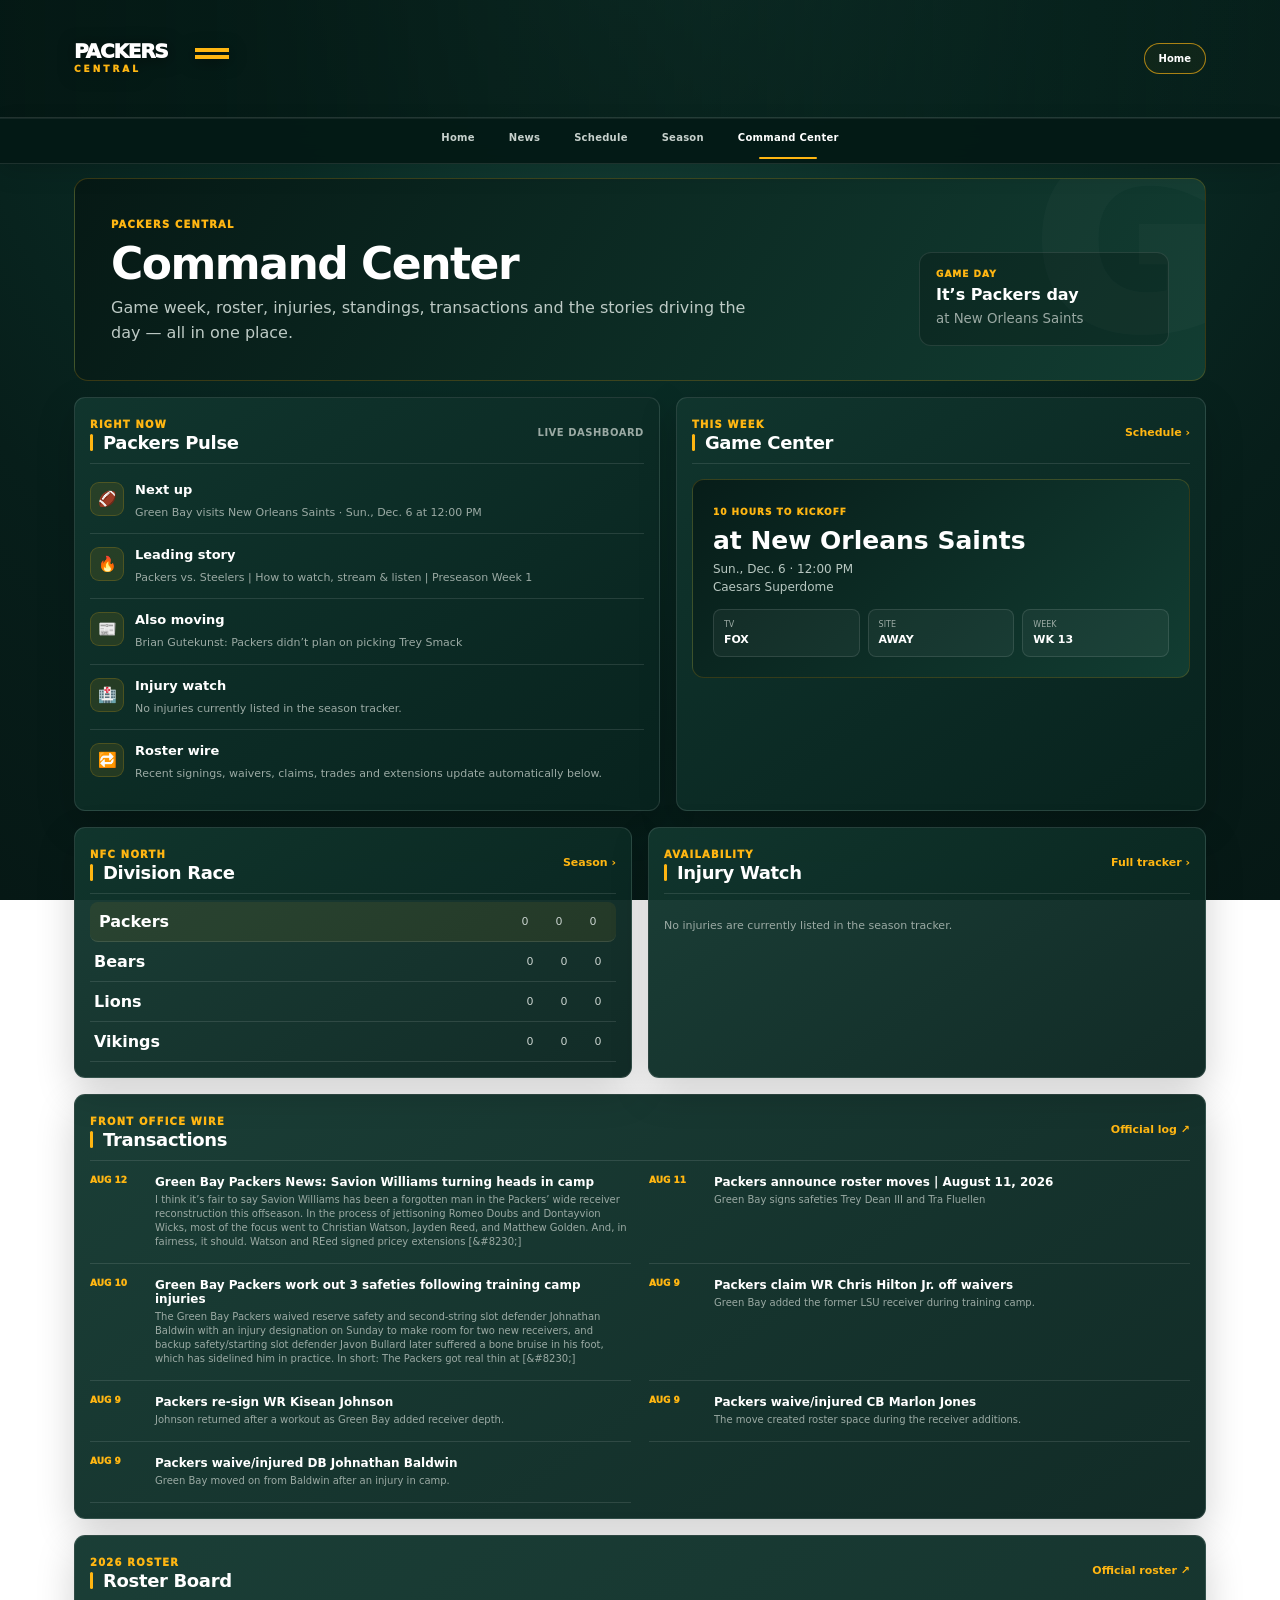
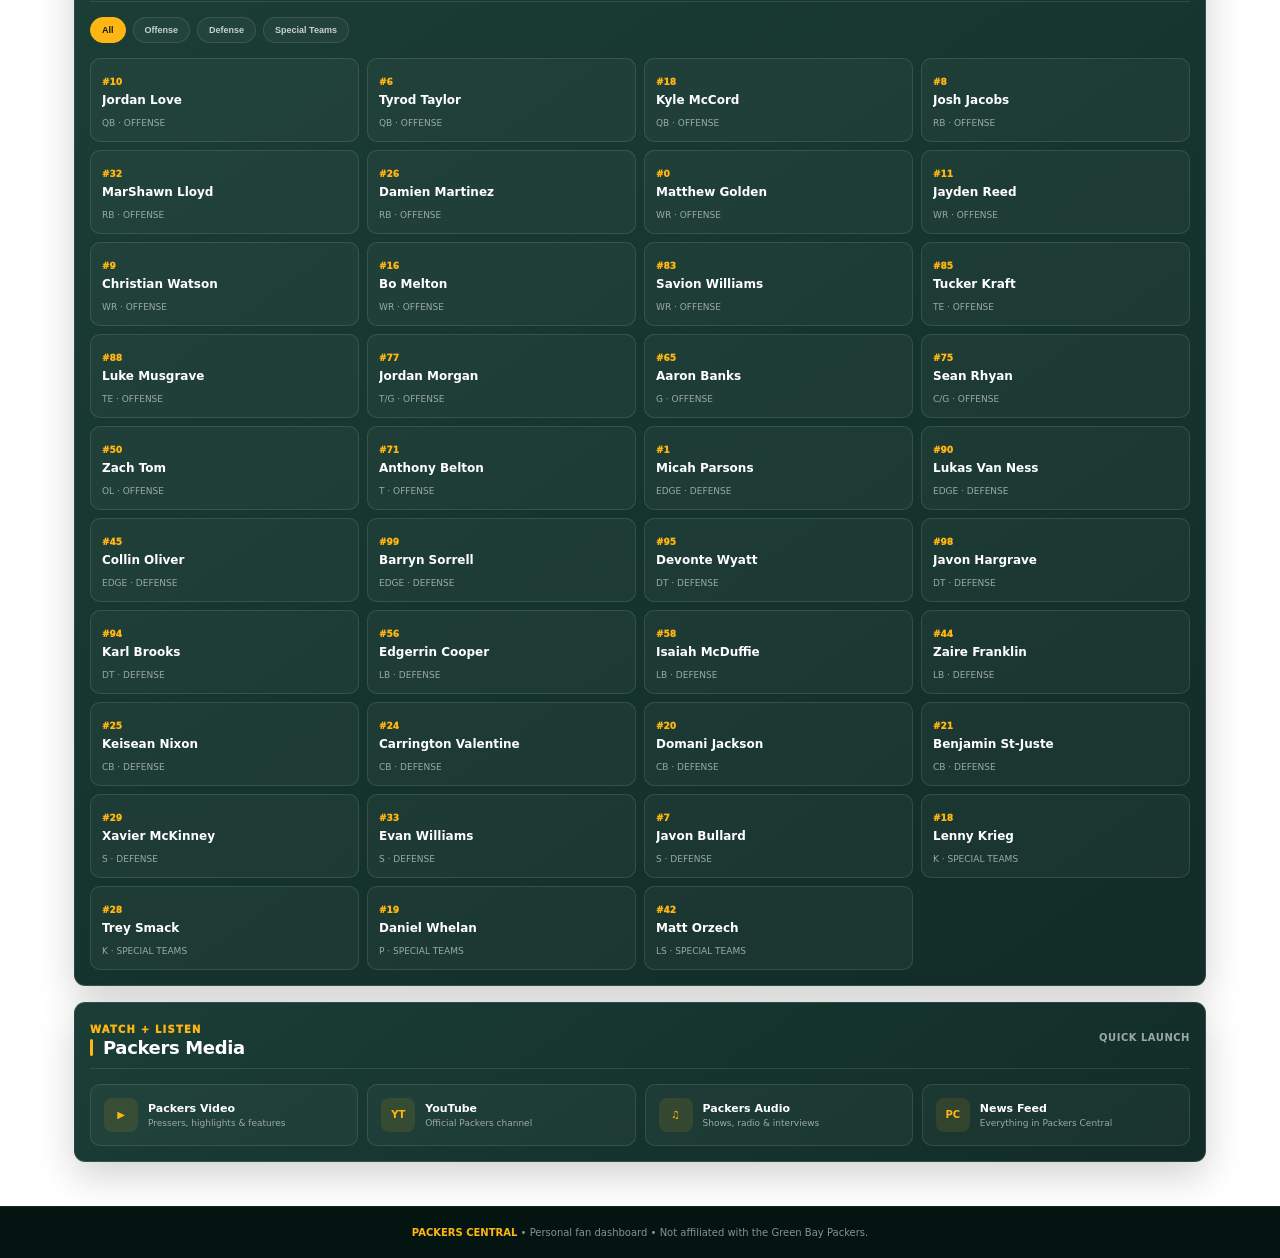
==== commit 57005ccd: "Deep-link Command Center injury tracker" ====
--- a/hub.html
+++ b/hub.html
@@ -1 +1 @@
-<!doctype html><html lang="en"><head><meta charset="UTF-8"/><meta name="viewport" content="width=device-width,initial-scale=1.0"/><meta name="theme-color" content="#0b2f28"/><meta name="apple-mobile-web-app-capable" content="yes"/><meta name="apple-mobile-web-app-title" content="Packers Central"/><title>Command Center | Packers Central</title><link rel="manifest" href="manifest.webmanifest"/><link rel="icon" href="icon.svg" type="image/svg+xml"/><link rel="apple-touch-icon" href="icon.svg"/><link rel="stylesheet" href="styles.css?v=6"/><link rel="stylesheet" href="hub.css?v=2"/><link rel="stylesheet" href="mockup-match.css?v=5"/></head><body><header class="site-header"><div class="brand-wrap"><div class="brand-wordmark"><span class="brand-packers">PACKERS</span><span class="brand-central">CENTRAL</span></div></div><div class="header-actions"><a class="home-link" href="index.html">Home</a></div></header><nav class="nav-tabs"><a class="nav-tab" href="index.html">Home</a><a class="nav-tab" href="index.html#packers-news">News</a><a class="nav-tab" href="schedule.html">Schedule</a><a class="nav-tab" href="season.html">Season</a><a class="nav-tab active" href="hub.html">Command Center</a></nav><main><section class="command-hero"><div><span class="eyebrow">PACKERS CENTRAL</span><h1>Command Center</h1><p>Game week, roster, injuries, standings, transactions and the stories driving the day — all in one place.</p></div><div class="command-status"><span id="phaseLabel">LOADING</span><strong id="phaseTitle">Getting game week ready…</strong><small id="phaseSub"></small></div></section><section class="hub-grid top-grid"><article class="panel pulse-panel"><div class="panel-title"><div><span class="eyebrow">Right now</span><h3>Packers Pulse</h3></div><span id="pulseUpdated">Live</span></div><div id="pulseList" class="pulse-list"></div></article><article class="panel game-center"><div class="panel-title"><div><span class="eyebrow">This week</span><h3>Game Center</h3></div><a class="panel-link" href="schedule.html">Schedule ›</a></div><div id="gameCenter"></div></article></section><section class="hub-grid"><article class="panel"><div class="panel-title"><div><span class="eyebrow">NFC North</span><h3>Division Race</h3></div><a class="panel-link" href="season.html">Season ›</a></div><div id="hubStandings" class="hub-standings"></div></article><article class="panel"><div class="panel-title"><div><span class="eyebrow">Availability</span><h3>Injury Watch</h3></div><a class="panel-link" href="season.html">Full tracker ›</a></div><div id="hubInjuries"></div></article></section><section class="panel transaction-panel"><div class="panel-title"><div><span class="eyebrow">Front office wire</span><h3>Transactions</h3></div><a class="panel-link" href="https://www.packers.com/team/transactions/" target="_blank" rel="noopener">Official log ↗</a></div><div id="transactionGrid" class="transaction-grid"><p class="empty-hub">Loading recent roster moves…</p></div></section><section class="panel roster-panel"><div class="panel-title"><div><span class="eyebrow">2026 roster</span><h3>Roster Board</h3></div><a class="panel-link" href="https://www.packers.com/team/players-roster/" target="_blank" rel="noopener">Official roster ↗</a></div><div class="roster-filters"><button class="roster-filter active" data-group="all">All</button><button class="roster-filter" data-group="offense">Offense</button><button class="roster-filter" data-group="defense">Defense</button><button class="roster-filter" data-group="special">Special Teams</button></div><div id="rosterBoard" class="roster-board"></div></section><section class="panel media-panel"><div class="panel-title"><div><span class="eyebrow">Watch + listen</span><h3>Packers Media</h3></div><span>Quick launch</span></div><div class="media-launchers"><a href="https://www.packers.com/video/" target="_blank" rel="noopener"><b>▶</b><span><strong>Packers Video</strong><small>Pressers, highlights &amp; features</small></span></a><a href="https://www.youtube.com/@packers" target="_blank" rel="noopener"><b>YT</b><span><strong>YouTube</strong><small>Official Packers channel</small></span></a><a href="https://www.packers.com/audio/" target="_blank" rel="noopener"><b>♫</b><span><strong>Packers Audio</strong><small>Shows, radio &amp; interviews</small></span></a><a href="index.html#packers-news"><b>PC</b><span><strong>News Feed</strong><small>Everything in Packers Central</small></span></a></div></section></main><footer><b>PACKERS CENTRAL</b><span> • Personal fan dashboard • Not affiliated with the Green Bay Packers.</span></footer><script src="hub.js?v=2"></script></body></html>+<!doctype html><html lang="en"><head><meta charset="UTF-8"/><meta name="viewport" content="width=device-width,initial-scale=1.0"/><meta name="theme-color" content="#0b2f28"/><meta name="apple-mobile-web-app-capable" content="yes"/><meta name="apple-mobile-web-app-title" content="Packers Central"/><title>Command Center | Packers Central</title><link rel="manifest" href="manifest.webmanifest"/><link rel="icon" href="icon.svg" type="image/svg+xml"/><link rel="apple-touch-icon" href="icon.svg"/><link rel="stylesheet" href="styles.css?v=6"/><link rel="stylesheet" href="hub.css?v=2"/><link rel="stylesheet" href="mockup-match.css?v=5"/></head><body><header class="site-header"><div class="brand-wrap"><div class="brand-wordmark"><span class="brand-packers">PACKERS</span><span class="brand-central">CENTRAL</span></div></div><div class="header-actions"><a class="home-link" href="index.html">Home</a></div></header><nav class="nav-tabs"><a class="nav-tab" href="index.html">Home</a><a class="nav-tab" href="index.html#packers-news">News</a><a class="nav-tab" href="schedule.html">Schedule</a><a class="nav-tab" href="season.html">Season</a><a class="nav-tab active" href="hub.html">Command Center</a></nav><main><section class="command-hero"><div><span class="eyebrow">PACKERS CENTRAL</span><h1>Command Center</h1><p>Game week, roster, injuries, standings, transactions and the stories driving the day — all in one place.</p></div><div class="command-status"><span id="phaseLabel">LOADING</span><strong id="phaseTitle">Getting game week ready…</strong><small id="phaseSub"></small></div></section><section class="hub-grid top-grid"><article class="panel pulse-panel"><div class="panel-title"><div><span class="eyebrow">Right now</span><h3>Packers Pulse</h3></div><span id="pulseUpdated">Live</span></div><div id="pulseList" class="pulse-list"></div></article><article class="panel game-center"><div class="panel-title"><div><span class="eyebrow">This week</span><h3>Game Center</h3></div><a class="panel-link" href="schedule.html">Schedule ›</a></div><div id="gameCenter"></div></article></section><section class="hub-grid"><article class="panel"><div class="panel-title"><div><span class="eyebrow">NFC North</span><h3>Division Race</h3></div><a class="panel-link" href="season.html">Season ›</a></div><div id="hubStandings" class="hub-standings"></div></article><article class="panel"><div class="panel-title"><div><span class="eyebrow">Availability</span><h3>Injury Watch</h3></div><a class="panel-link" href="season.html#injuries">Full tracker ›</a></div><div id="hubInjuries"></div></article></section><section class="panel transaction-panel"><div class="panel-title"><div><span class="eyebrow">Front office wire</span><h3>Transactions</h3></div><a class="panel-link" href="https://www.packers.com/team/transactions/" target="_blank" rel="noopener">Official log ↗</a></div><div id="transactionGrid" class="transaction-grid"><p class="empty-hub">Loading recent roster moves…</p></div></section><section class="panel roster-panel"><div class="panel-title"><div><span class="eyebrow">2026 roster</span><h3>Roster Board</h3></div><a class="panel-link" href="https://www.packers.com/team/players-roster/" target="_blank" rel="noopener">Official roster ↗</a></div><div class="roster-filters"><button class="roster-filter active" data-group="all">All</button><button class="roster-filter" data-group="offense">Offense</button><button class="roster-filter" data-group="defense">Defense</button><button class="roster-filter" data-group="special">Special Teams</button></div><div id="rosterBoard" class="roster-board"></div></section><section class="panel media-panel"><div class="panel-title"><div><span class="eyebrow">Watch + listen</span><h3>Packers Media</h3></div><span>Quick launch</span></div><div class="media-launchers"><a href="https://www.packers.com/video/" target="_blank" rel="noopener"><b>▶</b><span><strong>Packers Video</strong><small>Pressers, highlights &amp; features</small></span></a><a href="https://www.youtube.com/@packers" target="_blank" rel="noopener"><b>YT</b><span><strong>YouTube</strong><small>Official Packers channel</small></span></a><a href="https://www.packers.com/audio/" target="_blank" rel="noopener"><b>♫</b><span><strong>Packers Audio</strong><small>Shows, radio &amp; interviews</small></span></a><a href="index.html#packers-news"><b>PC</b><span><strong>News Feed</strong><small>Everything in Packers Central</small></span></a></div></section></main><footer><b>PACKERS CENTRAL</b><span> • Personal fan dashboard • Not affiliated with the Green Bay Packers.</span></footer><script src="hub.js?v=2"></script></body></html>
--- a/hub.css
+++ b/hub.css
@@ -1 +1 @@
-.command-hero{margin-bottom:16px;padding:34px 36px;border:1px solid rgba(255,182,18,.2);border-radius:14px;background:linear-gradient(120deg,#061915,#123d32);display:flex;justify-content:space-between;gap:24px;align-items:flex-end;overflow:hidden;position:relative}.command-hero:after{content:"G";position:absolute;right:-22px;top:-70px;font-size:240px;font-weight:1000;color:rgba(255,255,255,.025)}.command-hero h1{font-size:44px;line-height:1;margin:10px 0;color:#fff;letter-spacing:-1.5px}.command-hero p{margin:0;max-width:650px;color:#bdcac5;line-height:1.55}.command-status{position:relative;z-index:1;min-width:250px;background:rgba(0,0,0,.18);border:1px solid rgba(255,255,255,.1);border-radius:12px;padding:16px}.command-status span,.command-status small{display:block}.command-status span{color:var(--gold);font-size:9px;font-weight:1000;letter-spacing:1px}.command-status strong{display:block;color:#fff;font-size:16px;margin:6px 0}.command-status small{color:var(--muted);line-height:1.4}.hub-grid{display:grid;grid-template-columns:1fr 1fr;gap:16px;margin-top:16px}.top-grid{grid-template-columns:1.05fr .95fr}.pulse-list{padding-top:5px}.pulse-item{display:grid;grid-template-columns:34px 1fr;gap:11px;padding:13px 0;border-bottom:1px solid var(--line)}.pulse-item:last-child{border-bottom:0}.pulse-icon{height:34px;border-radius:9px;display:grid;place-items:center;background:rgba(255,182,18,.1);border:1px solid rgba(255,182,18,.18);font-size:15px}.pulse-item b{display:block;color:#fff;font-size:13px;margin-bottom:4px}.pulse-item span{font-size:11px;color:var(--muted);line-height:1.4}.game-center-card{margin-top:15px;border-radius:12px;border:1px solid rgba(255,182,18,.18);background:linear-gradient(135deg,#071d19,#123d32);padding:20px}.game-center-label{font-size:9px;color:var(--gold);font-weight:1000;letter-spacing:1px}.game-center-card h4{font-size:25px;margin:7px 0;color:white}.game-center-card p{margin:4px 0;color:#b8c7c1;font-size:12px}.game-center-meta{display:grid;grid-template-columns:repeat(3,1fr);gap:8px;margin-top:15px}.game-center-meta div{background:rgba(255,255,255,.045);border:1px solid var(--line);border-radius:8px;padding:10px}.game-center-meta small,.game-center-meta b{display:block}.game-center-meta small{font-size:8px;color:var(--muted);text-transform:uppercase}.game-center-meta b{margin-top:4px;color:#fff;font-size:11px}.hub-standings{padding-top:8px}.hub-standing{display:grid;grid-template-columns:1fr 28px 28px 28px;gap:6px;padding:10px 4px;border-bottom:1px solid var(--line);align-items:center}.hub-standing span{font-size:11px;color:#c6d0cc;text-align:center}.hub-standing b{text-align:left;color:#fff}.hub-standing.packers{background:rgba(255,182,18,.07);border-radius:8px;padding-left:9px;padding-right:9px}.injury-row{display:flex;justify-content:space-between;gap:12px;padding:11px 2px;border-bottom:1px solid var(--line)}.injury-row b{font-size:12px;color:#fff}.injury-row span{font-size:10px;color:var(--muted)}.injury-status{font-size:9px!important;font-weight:1000!important;color:var(--gold)!important;text-transform:uppercase}.transaction-panel,.roster-panel,.media-panel{margin-top:16px}.transaction-grid{display:grid;grid-template-columns:1fr 1fr;gap:0 18px}.transaction-grid article{display:grid;grid-template-columns:55px 1fr;gap:10px;padding:14px 0;border-bottom:1px solid var(--line)}.transaction-grid time{font-size:9px;font-weight:1000;color:var(--gold)}.transaction-grid b{display:block;font-size:12px;color:#fff}.transaction-grid span{display:block;margin-top:4px;font-size:10px;color:var(--muted);line-height:1.4}.roster-filters{display:flex;gap:7px;flex-wrap:wrap;margin:15px 0}.roster-filter{border:1px solid var(--line);background:rgba(255,255,255,.04);color:#c7d1cd;border-radius:999px;padding:7px 11px;font-size:9px;font-weight:900;cursor:pointer}.roster-filter.active{background:var(--gold);border-color:var(--gold);color:#081e19}.roster-board{display:grid;grid-template-columns:repeat(4,1fr);gap:8px}.roster-card{border:1px solid var(--line);border-radius:10px;background:rgba(255,255,255,.035);padding:11px;min-width:0}.roster-card .number{color:var(--gold);font-size:9px;font-weight:1000}.roster-card b{display:block;color:#fff;font-size:12px;margin:4px 0;white-space:nowrap;overflow:hidden;text-overflow:ellipsis}.roster-card small{color:var(--muted);font-size:9px}.media-launchers{display:grid;grid-template-columns:repeat(4,1fr);gap:9px;margin-top:15px}.media-launchers a{display:flex;gap:10px;align-items:center;padding:13px;border:1px solid var(--line);border-radius:10px;background:rgba(255,255,255,.035);text-decoration:none;color:inherit}.media-launchers a>b{width:34px;height:34px;display:grid;place-items:center;border-radius:8px;background:rgba(255,182,18,.1);color:var(--gold);font-size:10px}.media-launchers strong,.media-launchers small{display:block}.media-launchers strong{font-size:11px;color:#fff}.media-launchers small{font-size:9px;color:var(--muted);margin-top:3px}.empty-hub{padding:14px 0;color:var(--muted);font-size:11px}@media(max-width:760px){.command-hero{padding:25px 20px;display:block}.command-hero h1{font-size:34px}.command-status{margin-top:20px;min-width:0}.hub-grid,.top-grid{grid-template-columns:1fr}.transaction-grid{grid-template-columns:1fr}.roster-board{grid-template-columns:repeat(2,1fr)}.media-launchers{grid-template-columns:1fr 1fr}.game-center-meta{grid-template-columns:1fr 1fr 1fr}}+.command-hero{margin-bottom:16px;padding:34px 36px;border:1px solid rgba(255,182,18,.2);border-radius:14px;background:linear-gradient(120deg,#061915,#123d32);display:flex;justify-content:space-between;gap:24px;align-items:flex-end;overflow:hidden;position:relative}.command-hero:after{content:"G";position:absolute;right:-22px;top:-70px;font-size:240px;font-weight:1000;color:rgba(255,255,255,.025)}.command-hero h1{font-size:44px;line-height:1;margin:10px 0;color:#fff;letter-spacing:-1.5px}.command-hero p{margin:0;max-width:650px;color:#bdcac5;line-height:1.55}.command-status{position:relative;z-index:1;min-width:250px;background:rgba(0,0,0,.18);border:1px solid rgba(255,255,255,.1);border-radius:12px;padding:16px}.command-status span,.command-status small{display:block}.command-status span{color:var(--gold);font-size:9px;font-weight:1000;letter-spacing:1px}.command-status strong{display:block;color:#fff;font-size:16px;margin:6px 0}.command-status small{color:var(--muted);line-height:1.4}.hub-grid{display:grid;grid-template-columns:1fr 1fr;gap:16px;margin-top:16px}.top-grid{grid-template-columns:1.05fr .95fr}.pulse-list{padding-top:5px}.pulse-item{display:grid;grid-template-columns:34px 1fr;gap:11px;padding:13px 0;border-bottom:1px solid var(--line)}.pulse-item:last-child{border-bottom:0}.pulse-icon{height:34px;border-radius:9px;display:grid;place-items:center;background:rgba(255,182,18,.1);border:1px solid rgba(255,182,18,.18);font-size:15px}.pulse-item b{display:block;color:#fff;font-size:13px;margin-bottom:4px}.pulse-item span{font-size:11px;color:var(--muted);line-height:1.4}.game-center-card{margin-top:15px;border-radius:12px;border:1px solid rgba(255,182,18,.18);background:linear-gradient(135deg,#071d19,#123d32);padding:20px}.game-center-label{font-size:9px;color:var(--gold);font-weight:1000;letter-spacing:1px}.game-center-card h4{font-size:25px;margin:7px 0;color:white}.game-center-card p{margin:4px 0;color:#b8c7c1;font-size:12px}.game-center-meta{display:grid;grid-template-columns:repeat(3,1fr);gap:8px;margin-top:15px}.game-center-meta div{background:rgba(255,255,255,.045);border:1px solid var(--line);border-radius:8px;padding:10px}.game-center-meta small,.game-center-meta b{display:block}.game-center-meta small{font-size:8px;color:var(--muted);text-transform:uppercase}.game-center-meta b{margin-top:4px;color:#fff;font-size:11px}.hub-standings{padding-top:8px}.hub-standing{display:grid;grid-template-columns:1fr 28px 28px 28px;gap:6px;padding:10px 4px;border-bottom:1px solid var(--line);align-items:center}.hub-standing span{font-size:11px;color:#c6d0cc;text-align:center}.hub-standing b{text-align:left;color:#fff}.hub-standing.packers{background:rgba(255,182,18,.07);border-radius:8px;padding-left:9px;padding-right:9px}.injury-row{display:flex;justify-content:space-between;gap:12px;padding:11px 2px;border-bottom:1px solid var(--line)}.injury-row b{font-size:12px;color:#fff}.injury-row span{font-size:10px;color:var(--muted)}.injury-status{font-size:9px!important;font-weight:1000!important;color:var(--gold)!important;text-transform:uppercase}.transaction-panel,.roster-panel,.media-panel{margin-top:16px}.transaction-grid{display:grid;grid-template-columns:1fr 1fr;gap:0 18px}.transaction-link{display:grid;grid-template-columns:55px 1fr;gap:10px;padding:14px 0;border-bottom:1px solid var(--line);text-decoration:none;color:inherit;transition:.15s ease}.transaction-link:hover{background:rgba(255,255,255,.025)}.transaction-grid time{font-size:9px;font-weight:1000;color:var(--gold)}.transaction-grid b{display:block;font-size:12px;color:#fff}.transaction-grid span{display:block;margin-top:4px;font-size:10px;color:var(--muted);line-height:1.4}.roster-filters{display:flex;gap:7px;flex-wrap:wrap;margin:15px 0}.roster-filter{border:1px solid var(--line);background:rgba(255,255,255,.04);color:#c7d1cd;border-radius:999px;padding:7px 11px;font-size:9px;font-weight:900;cursor:pointer}.roster-filter.active{background:var(--gold);border-color:var(--gold);color:#081e19}.roster-board{display:grid;grid-template-columns:repeat(4,1fr);gap:8px}.roster-card{border:1px solid var(--line);border-radius:10px;background:rgba(255,255,255,.035);padding:11px;min-width:0}.roster-card .number{color:var(--gold);font-size:9px;font-weight:1000}.roster-card b{display:block;color:#fff;font-size:12px;margin:4px 0;white-space:nowrap;overflow:hidden;text-overflow:ellipsis}.roster-card small{color:var(--muted);font-size:9px}.media-launchers{display:grid;grid-template-columns:repeat(4,1fr);gap:9px;margin-top:15px}.media-launchers a{display:flex;gap:10px;align-items:center;padding:13px;border:1px solid var(--line);border-radius:10px;background:rgba(255,255,255,.035);text-decoration:none;color:inherit}.media-launchers a>b{width:34px;height:34px;display:grid;place-items:center;border-radius:8px;background:rgba(255,182,18,.1);color:var(--gold);font-size:10px}.media-launchers strong,.media-launchers small{display:block}.media-launchers strong{font-size:11px;color:#fff}.media-launchers small{font-size:9px;color:var(--muted);margin-top:3px}.empty-hub{padding:14px 0;color:var(--muted);font-size:11px}@media(max-width:760px){.command-hero{padding:25px 20px;display:block}.command-hero h1{font-size:34px}.command-status{margin-top:20px;min-width:0}.hub-grid,.top-grid{grid-template-columns:1fr}.transaction-grid{grid-template-columns:1fr}.roster-board{grid-template-columns:repeat(2,1fr)}.media-launchers{grid-template-columns:1fr 1fr}.game-center-meta{grid-template-columns:1fr 1fr 1fr}}
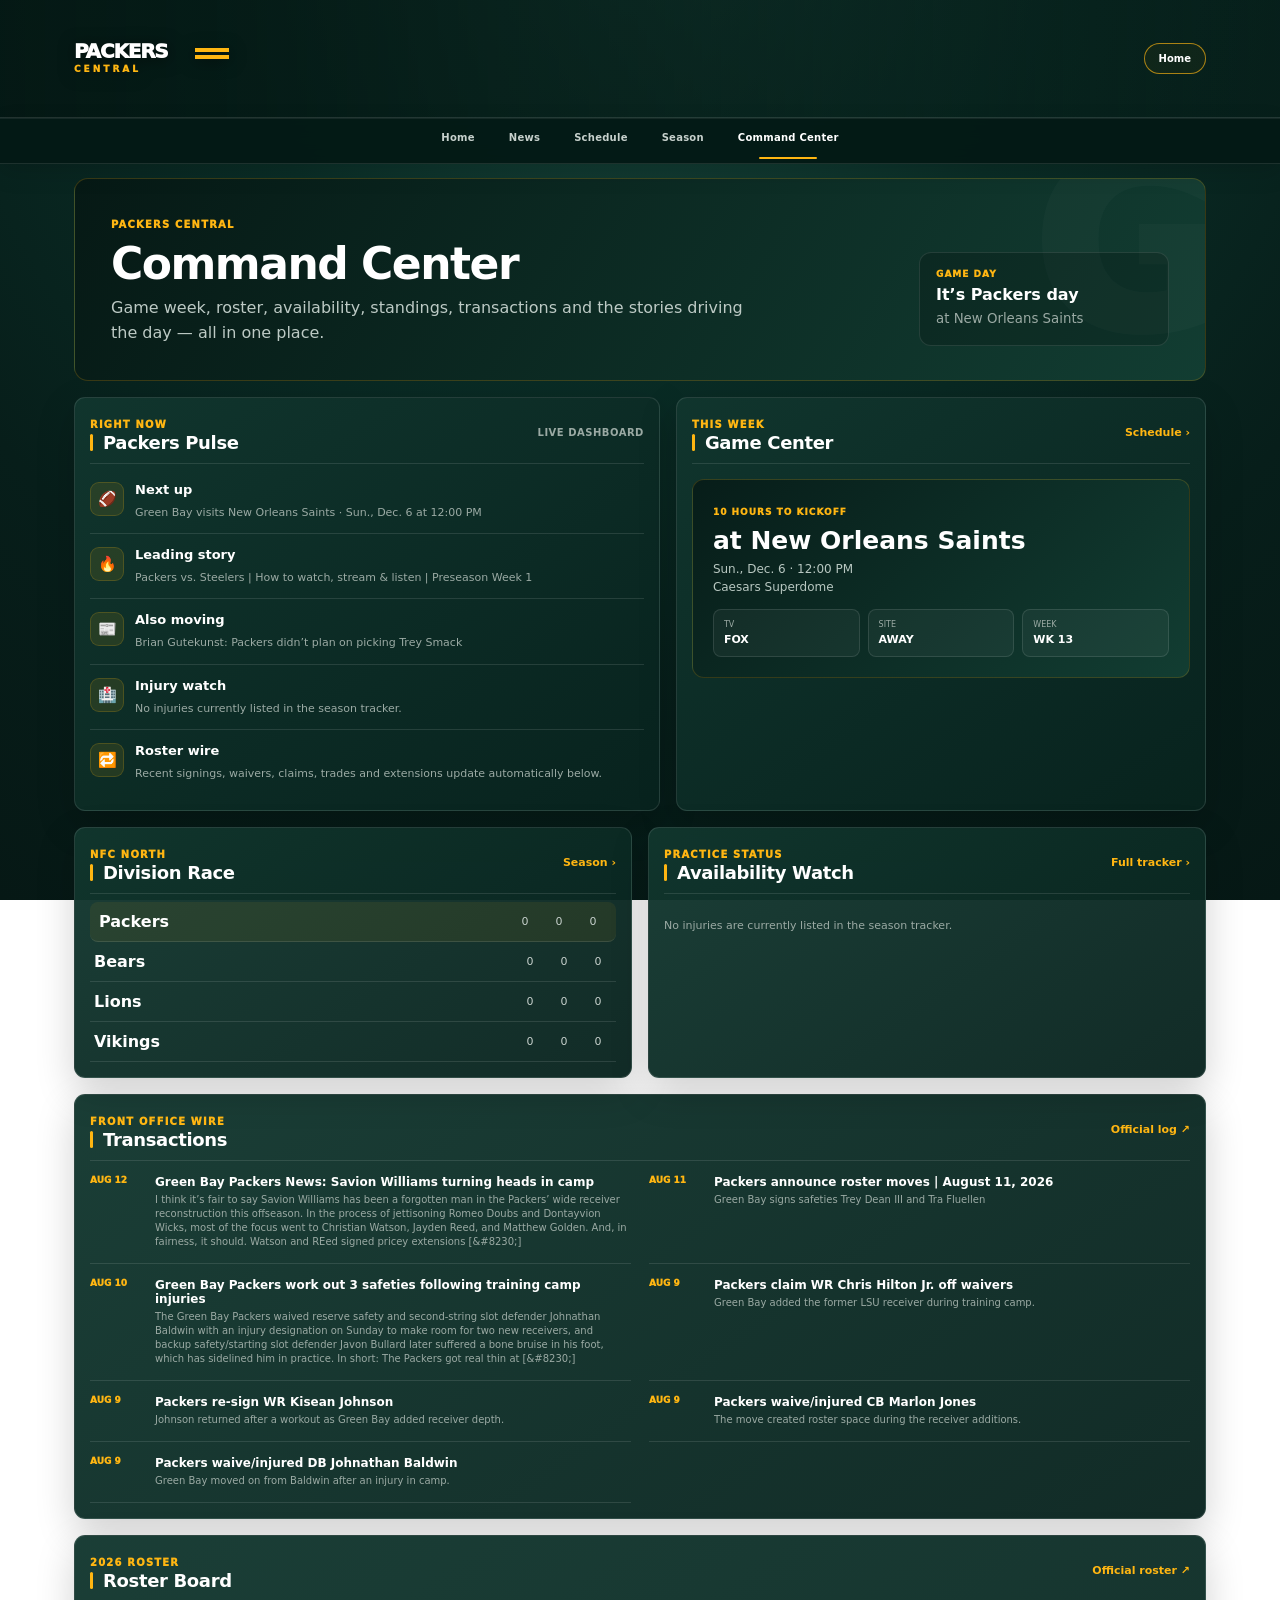
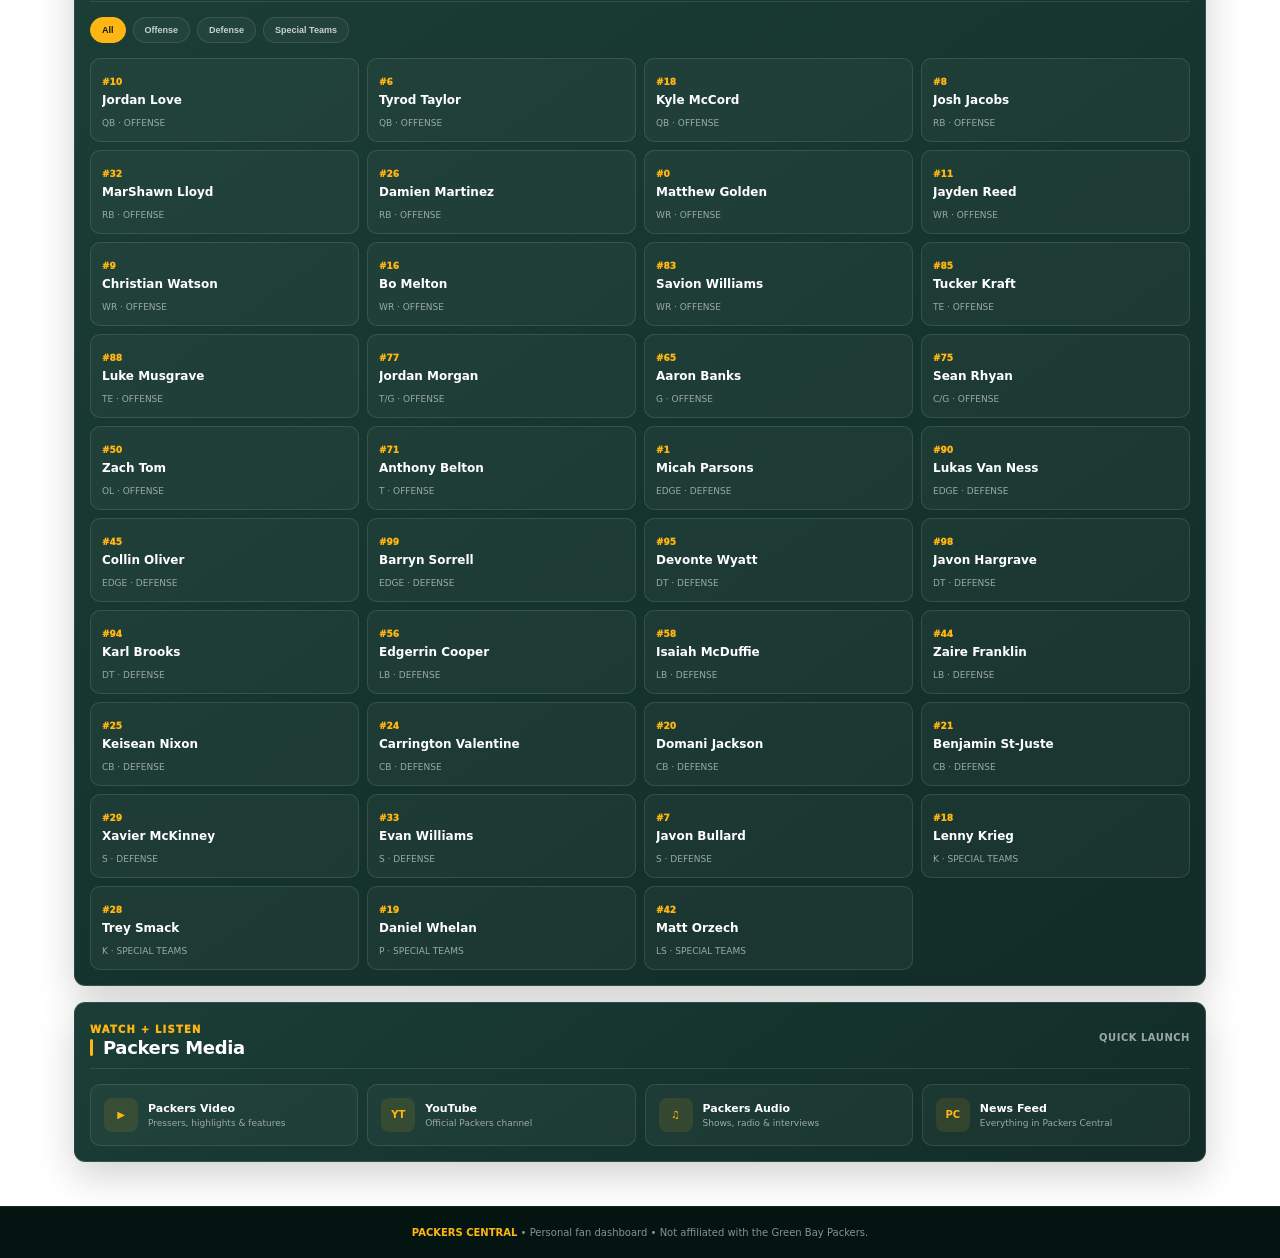
==== commit ef5c2cdf: "Rename injury watch to availability watch" ====
--- a/hub.html
+++ b/hub.html
@@ -1 +1 @@
-<!doctype html><html lang="en"><head><meta charset="UTF-8"/><meta name="viewport" content="width=device-width,initial-scale=1.0"/><meta name="theme-color" content="#0b2f28"/><meta name="apple-mobile-web-app-capable" content="yes"/><meta name="apple-mobile-web-app-title" content="Packers Central"/><title>Command Center | Packers Central</title><link rel="manifest" href="manifest.webmanifest"/><link rel="icon" href="icon.svg" type="image/svg+xml"/><link rel="apple-touch-icon" href="icon.svg"/><link rel="stylesheet" href="styles.css?v=6"/><link rel="stylesheet" href="hub.css?v=2"/><link rel="stylesheet" href="mockup-match.css?v=5"/></head><body><header class="site-header"><div class="brand-wrap"><div class="brand-wordmark"><span class="brand-packers">PACKERS</span><span class="brand-central">CENTRAL</span></div></div><div class="header-actions"><a class="home-link" href="index.html">Home</a></div></header><nav class="nav-tabs"><a class="nav-tab" href="index.html">Home</a><a class="nav-tab" href="index.html#packers-news">News</a><a class="nav-tab" href="schedule.html">Schedule</a><a class="nav-tab" href="season.html">Season</a><a class="nav-tab active" href="hub.html">Command Center</a></nav><main><section class="command-hero"><div><span class="eyebrow">PACKERS CENTRAL</span><h1>Command Center</h1><p>Game week, roster, injuries, standings, transactions and the stories driving the day — all in one place.</p></div><div class="command-status"><span id="phaseLabel">LOADING</span><strong id="phaseTitle">Getting game week ready…</strong><small id="phaseSub"></small></div></section><section class="hub-grid top-grid"><article class="panel pulse-panel"><div class="panel-title"><div><span class="eyebrow">Right now</span><h3>Packers Pulse</h3></div><span id="pulseUpdated">Live</span></div><div id="pulseList" class="pulse-list"></div></article><article class="panel game-center"><div class="panel-title"><div><span class="eyebrow">This week</span><h3>Game Center</h3></div><a class="panel-link" href="schedule.html">Schedule ›</a></div><div id="gameCenter"></div></article></section><section class="hub-grid"><article class="panel"><div class="panel-title"><div><span class="eyebrow">NFC North</span><h3>Division Race</h3></div><a class="panel-link" href="season.html">Season ›</a></div><div id="hubStandings" class="hub-standings"></div></article><article class="panel"><div class="panel-title"><div><span class="eyebrow">Availability</span><h3>Injury Watch</h3></div><a class="panel-link" href="season.html#injuries">Full tracker ›</a></div><div id="hubInjuries"></div></article></section><section class="panel transaction-panel"><div class="panel-title"><div><span class="eyebrow">Front office wire</span><h3>Transactions</h3></div><a class="panel-link" href="https://www.packers.com/team/transactions/" target="_blank" rel="noopener">Official log ↗</a></div><div id="transactionGrid" class="transaction-grid"><p class="empty-hub">Loading recent roster moves…</p></div></section><section class="panel roster-panel"><div class="panel-title"><div><span class="eyebrow">2026 roster</span><h3>Roster Board</h3></div><a class="panel-link" href="https://www.packers.com/team/players-roster/" target="_blank" rel="noopener">Official roster ↗</a></div><div class="roster-filters"><button class="roster-filter active" data-group="all">All</button><button class="roster-filter" data-group="offense">Offense</button><button class="roster-filter" data-group="defense">Defense</button><button class="roster-filter" data-group="special">Special Teams</button></div><div id="rosterBoard" class="roster-board"></div></section><section class="panel media-panel"><div class="panel-title"><div><span class="eyebrow">Watch + listen</span><h3>Packers Media</h3></div><span>Quick launch</span></div><div class="media-launchers"><a href="https://www.packers.com/video/" target="_blank" rel="noopener"><b>▶</b><span><strong>Packers Video</strong><small>Pressers, highlights &amp; features</small></span></a><a href="https://www.youtube.com/@packers" target="_blank" rel="noopener"><b>YT</b><span><strong>YouTube</strong><small>Official Packers channel</small></span></a><a href="https://www.packers.com/audio/" target="_blank" rel="noopener"><b>♫</b><span><strong>Packers Audio</strong><small>Shows, radio &amp; interviews</small></span></a><a href="index.html#packers-news"><b>PC</b><span><strong>News Feed</strong><small>Everything in Packers Central</small></span></a></div></section></main><footer><b>PACKERS CENTRAL</b><span> • Personal fan dashboard • Not affiliated with the Green Bay Packers.</span></footer><script src="hub.js?v=2"></script></body></html>+<!doctype html><html lang="en"><head><meta charset="UTF-8"/><meta name="viewport" content="width=device-width,initial-scale=1.0"/><meta name="theme-color" content="#0b2f28"/><meta name="apple-mobile-web-app-capable" content="yes"/><meta name="apple-mobile-web-app-title" content="Packers Central"/><title>Command Center | Packers Central</title><link rel="manifest" href="manifest.webmanifest"/><link rel="icon" href="icon.svg" type="image/svg+xml"/><link rel="apple-touch-icon" href="icon.svg"/><link rel="stylesheet" href="styles.css?v=6"/><link rel="stylesheet" href="hub.css?v=2"/><link rel="stylesheet" href="mockup-match.css?v=5"/></head><body><header class="site-header"><div class="brand-wrap"><div class="brand-wordmark"><span class="brand-packers">PACKERS</span><span class="brand-central">CENTRAL</span></div></div><div class="header-actions"><a class="home-link" href="index.html">Home</a></div></header><nav class="nav-tabs"><a class="nav-tab" href="index.html">Home</a><a class="nav-tab" href="index.html#packers-news">News</a><a class="nav-tab" href="schedule.html">Schedule</a><a class="nav-tab" href="season.html">Season</a><a class="nav-tab active" href="hub.html">Command Center</a></nav><main><section class="command-hero"><div><span class="eyebrow">PACKERS CENTRAL</span><h1>Command Center</h1><p>Game week, roster, availability, standings, transactions and the stories driving the day — all in one place.</p></div><div class="command-status"><span id="phaseLabel">LOADING</span><strong id="phaseTitle">Getting game week ready…</strong><small id="phaseSub"></small></div></section><section class="hub-grid top-grid"><article class="panel pulse-panel"><div class="panel-title"><div><span class="eyebrow">Right now</span><h3>Packers Pulse</h3></div><span id="pulseUpdated">Live</span></div><div id="pulseList" class="pulse-list"></div></article><article class="panel game-center"><div class="panel-title"><div><span class="eyebrow">This week</span><h3>Game Center</h3></div><a class="panel-link" href="schedule.html">Schedule ›</a></div><div id="gameCenter"></div></article></section><section class="hub-grid"><article class="panel"><div class="panel-title"><div><span class="eyebrow">NFC North</span><h3>Division Race</h3></div><a class="panel-link" href="season.html">Season ›</a></div><div id="hubStandings" class="hub-standings"></div></article><article class="panel"><div class="panel-title"><div><span class="eyebrow">Practice status</span><h3>Availability Watch</h3></div><a class="panel-link" href="season.html#availability">Full tracker ›</a></div><div id="hubInjuries"></div></article></section><section class="panel transaction-panel"><div class="panel-title"><div><span class="eyebrow">Front office wire</span><h3>Transactions</h3></div><a class="panel-link" href="https://www.packers.com/team/transactions/" target="_blank" rel="noopener">Official log ↗</a></div><div id="transactionGrid" class="transaction-grid"><p class="empty-hub">Loading recent roster moves…</p></div></section><section class="panel roster-panel"><div class="panel-title"><div><span class="eyebrow">2026 roster</span><h3>Roster Board</h3></div><a class="panel-link" href="https://www.packers.com/team/players-roster/" target="_blank" rel="noopener">Official roster ↗</a></div><div class="roster-filters"><button class="roster-filter active" data-group="all">All</button><button class="roster-filter" data-group="offense">Offense</button><button class="roster-filter" data-group="defense">Defense</button><button class="roster-filter" data-group="special">Special Teams</button></div><div id="rosterBoard" class="roster-board"></div></section><section class="panel media-panel"><div class="panel-title"><div><span class="eyebrow">Watch + listen</span><h3>Packers Media</h3></div><span>Quick launch</span></div><div class="media-launchers"><a href="https://www.packers.com/video/" target="_blank" rel="noopener"><b>▶</b><span><strong>Packers Video</strong><small>Pressers, highlights &amp; features</small></span></a><a href="https://www.youtube.com/@packers" target="_blank" rel="noopener"><b>YT</b><span><strong>YouTube</strong><small>Official Packers channel</small></span></a><a href="https://www.packers.com/audio/" target="_blank" rel="noopener"><b>♫</b><span><strong>Packers Audio</strong><small>Shows, radio &amp; interviews</small></span></a><a href="index.html#packers-news"><b>PC</b><span><strong>News Feed</strong><small>Everything in Packers Central</small></span></a></div></section></main><footer><b>PACKERS CENTRAL</b><span> • Personal fan dashboard • Not affiliated with the Green Bay Packers.</span></footer><script src="hub.js?v=3"></script></body></html>
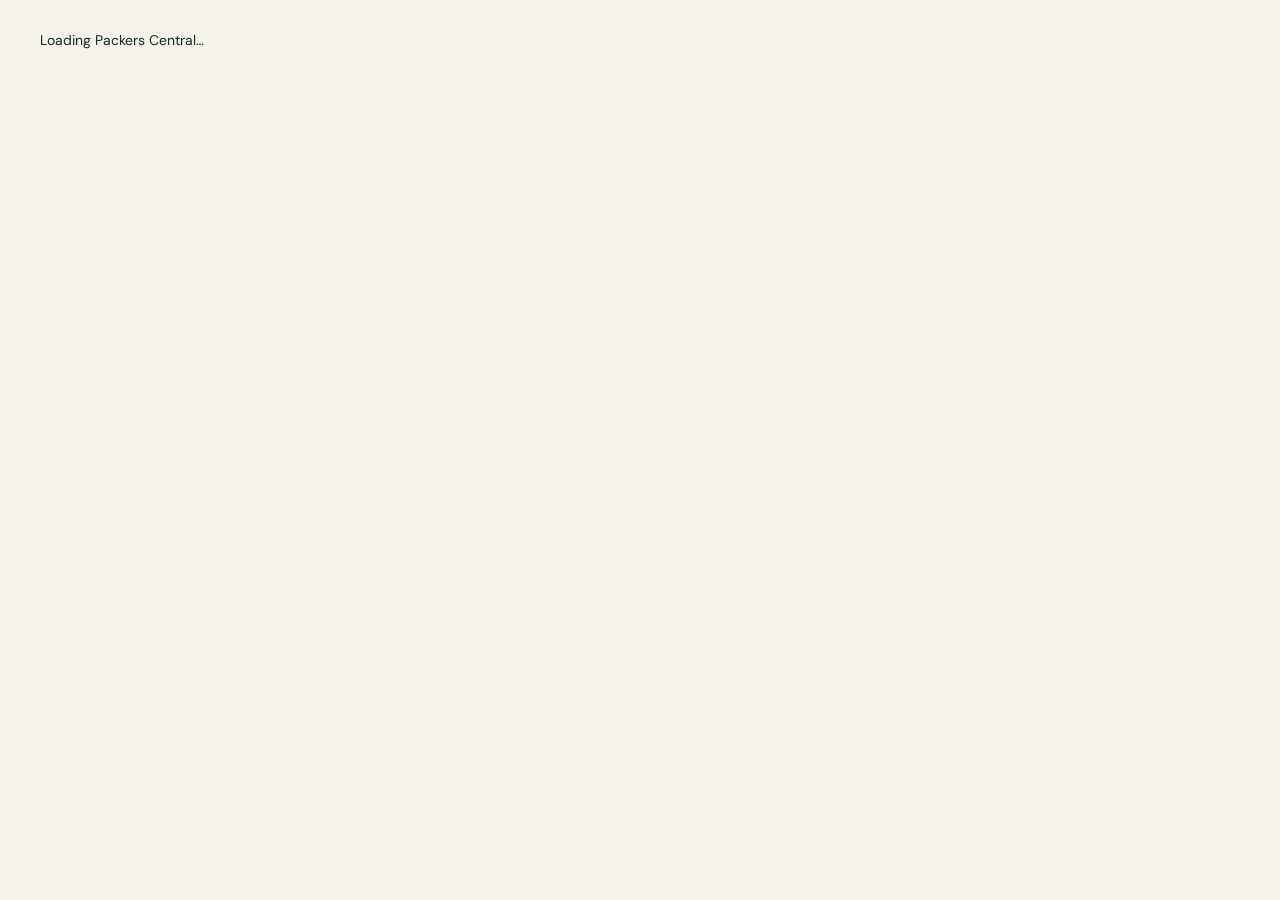
==== commit 369115ca: "Rebuild site shell and cohesive responsive editorial design" ====
--- a/hub.html
+++ b/hub.html
@@ -1 +1 @@
-<!doctype html><html lang="en"><head><meta charset="UTF-8"/><meta name="viewport" content="width=device-width,initial-scale=1.0"/><meta name="theme-color" content="#0b2f28"/><meta name="apple-mobile-web-app-capable" content="yes"/><meta name="apple-mobile-web-app-title" content="Packers Central"/><title>Command Center | Packers Central</title><link rel="manifest" href="manifest.webmanifest"/><link rel="icon" href="icon.svg" type="image/svg+xml"/><link rel="apple-touch-icon" href="icon.svg"/><link rel="stylesheet" href="styles.css?v=6"/><link rel="stylesheet" href="hub.css?v=2"/><link rel="stylesheet" href="mockup-match.css?v=5"/></head><body><header class="site-header"><div class="brand-wrap"><div class="brand-wordmark"><span class="brand-packers">PACKERS</span><span class="brand-central">CENTRAL</span></div></div><div class="header-actions"><a class="home-link" href="index.html">Home</a></div></header><nav class="nav-tabs"><a class="nav-tab" href="index.html">Home</a><a class="nav-tab" href="index.html#packers-news">News</a><a class="nav-tab" href="schedule.html">Schedule</a><a class="nav-tab" href="season.html">Season</a><a class="nav-tab active" href="hub.html">Command Center</a></nav><main><section class="command-hero"><div><span class="eyebrow">PACKERS CENTRAL</span><h1>Command Center</h1><p>Game week, roster, availability, standings, transactions and the stories driving the day — all in one place.</p></div><div class="command-status"><span id="phaseLabel">LOADING</span><strong id="phaseTitle">Getting game week ready…</strong><small id="phaseSub"></small></div></section><section class="hub-grid top-grid"><article class="panel pulse-panel"><div class="panel-title"><div><span class="eyebrow">Right now</span><h3>Packers Pulse</h3></div><span id="pulseUpdated">Live</span></div><div id="pulseList" class="pulse-list"></div></article><article class="panel game-center"><div class="panel-title"><div><span class="eyebrow">This week</span><h3>Game Center</h3></div><a class="panel-link" href="schedule.html">Schedule ›</a></div><div id="gameCenter"></div></article></section><section class="hub-grid"><article class="panel"><div class="panel-title"><div><span class="eyebrow">NFC North</span><h3>Division Race</h3></div><a class="panel-link" href="season.html">Season ›</a></div><div id="hubStandings" class="hub-standings"></div></article><article class="panel"><div class="panel-title"><div><span class="eyebrow">Practice status</span><h3>Availability Watch</h3></div><a class="panel-link" href="season.html#availability">Full tracker ›</a></div><div id="hubInjuries"></div></article></section><section class="panel transaction-panel"><div class="panel-title"><div><span class="eyebrow">Front office wire</span><h3>Transactions</h3></div><a class="panel-link" href="https://www.packers.com/team/transactions/" target="_blank" rel="noopener">Official log ↗</a></div><div id="transactionGrid" class="transaction-grid"><p class="empty-hub">Loading recent roster moves…</p></div></section><section class="panel roster-panel"><div class="panel-title"><div><span class="eyebrow">2026 roster</span><h3>Roster Board</h3></div><a class="panel-link" href="https://www.packers.com/team/players-roster/" target="_blank" rel="noopener">Official roster ↗</a></div><div class="roster-filters"><button class="roster-filter active" data-group="all">All</button><button class="roster-filter" data-group="offense">Offense</button><button class="roster-filter" data-group="defense">Defense</button><button class="roster-filter" data-group="special">Special Teams</button></div><div id="rosterBoard" class="roster-board"></div></section><section class="panel media-panel"><div class="panel-title"><div><span class="eyebrow">Watch + listen</span><h3>Packers Media</h3></div><span>Quick launch</span></div><div class="media-launchers"><a href="https://www.packers.com/video/" target="_blank" rel="noopener"><b>▶</b><span><strong>Packers Video</strong><small>Pressers, highlights &amp; features</small></span></a><a href="https://www.youtube.com/@packers" target="_blank" rel="noopener"><b>YT</b><span><strong>YouTube</strong><small>Official Packers channel</small></span></a><a href="https://www.packers.com/audio/" target="_blank" rel="noopener"><b>♫</b><span><strong>Packers Audio</strong><small>Shows, radio &amp; interviews</small></span></a><a href="index.html#packers-news"><b>PC</b><span><strong>News Feed</strong><small>Everything in Packers Central</small></span></a></div></section></main><footer><b>PACKERS CENTRAL</b><span> • Personal fan dashboard • Not affiliated with the Green Bay Packers.</span></footer><script src="hub.js?v=3"></script></body></html>+<!doctype html><html lang="en"><head><meta charset="utf-8"><meta name="viewport" content="width=device-width,initial-scale=1"><title>Packers Central • Season</title><meta http-equiv="refresh" content="0;url=season.html"><link rel="canonical" href="season.html"></head><body><p>Command Center has moved into <a href="season.html">Season Tracker</a>.</p><script>location.replace('season.html')</script></body></html>
